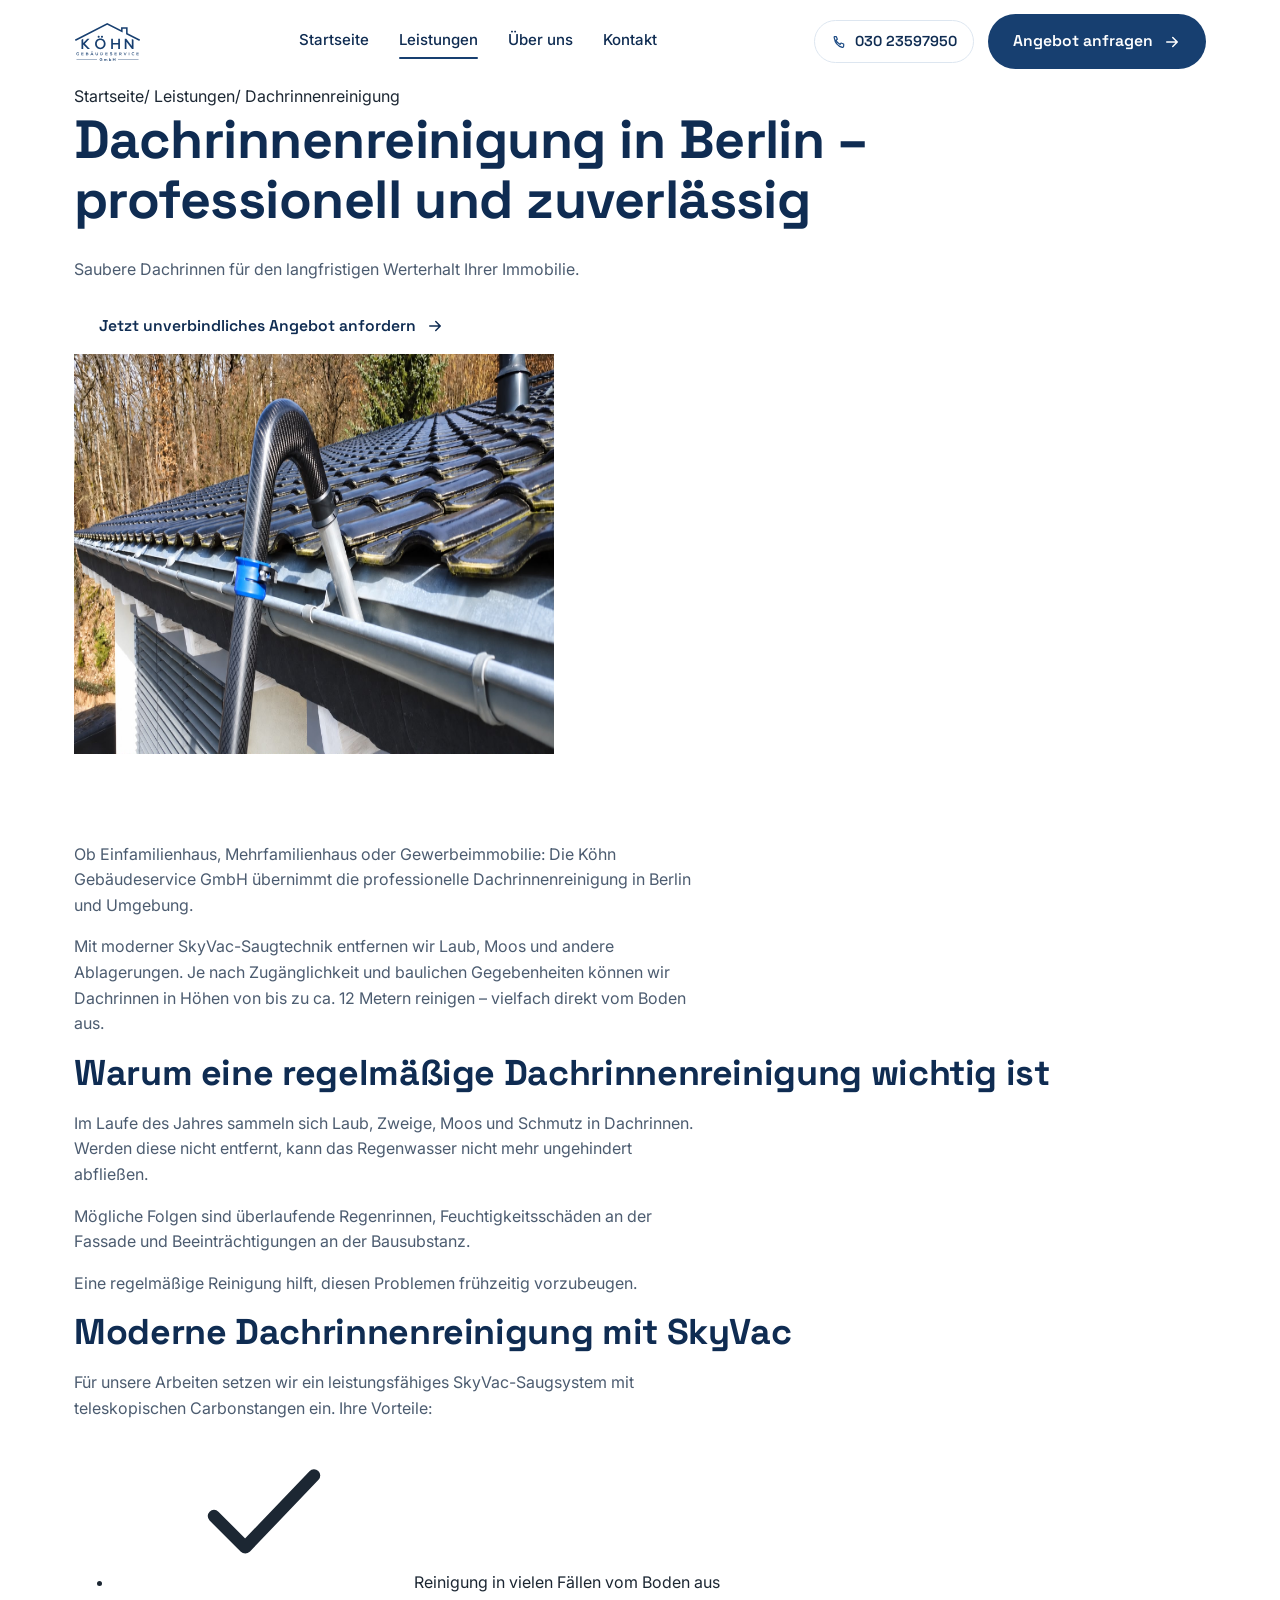
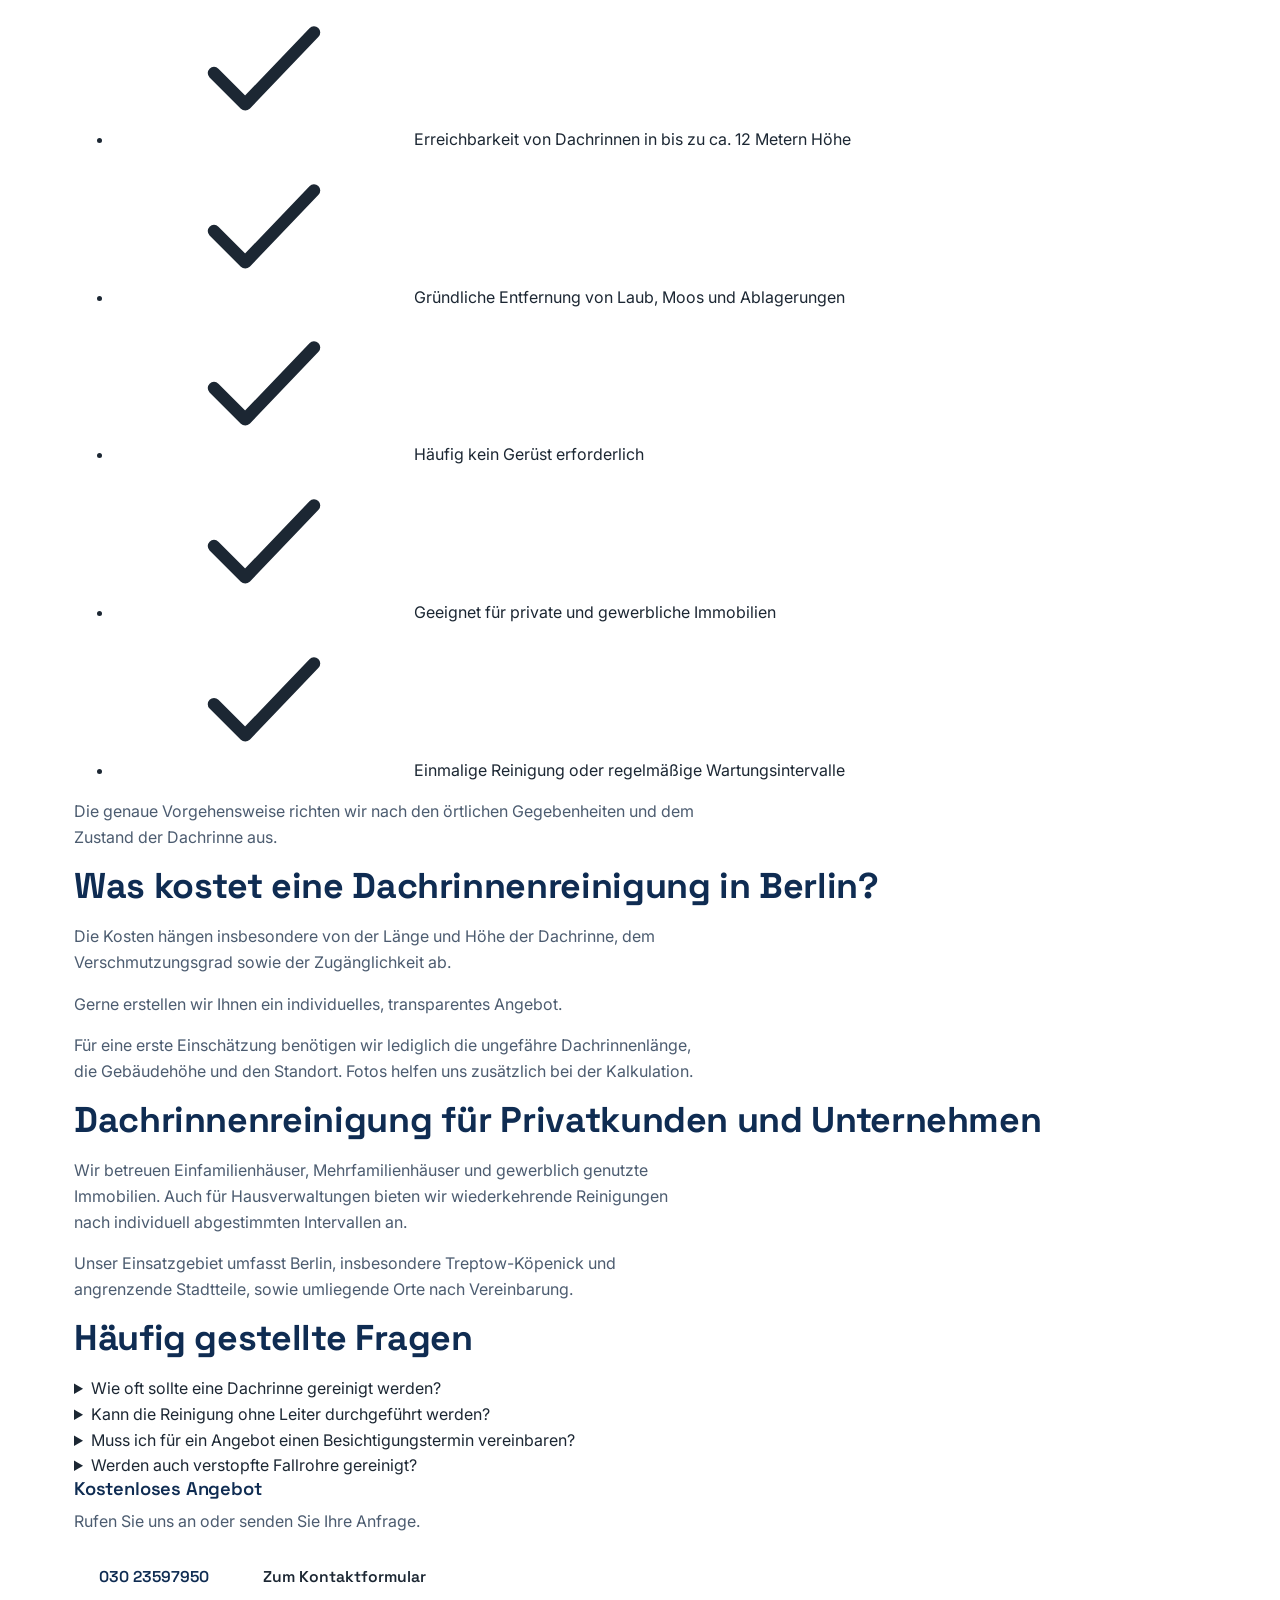
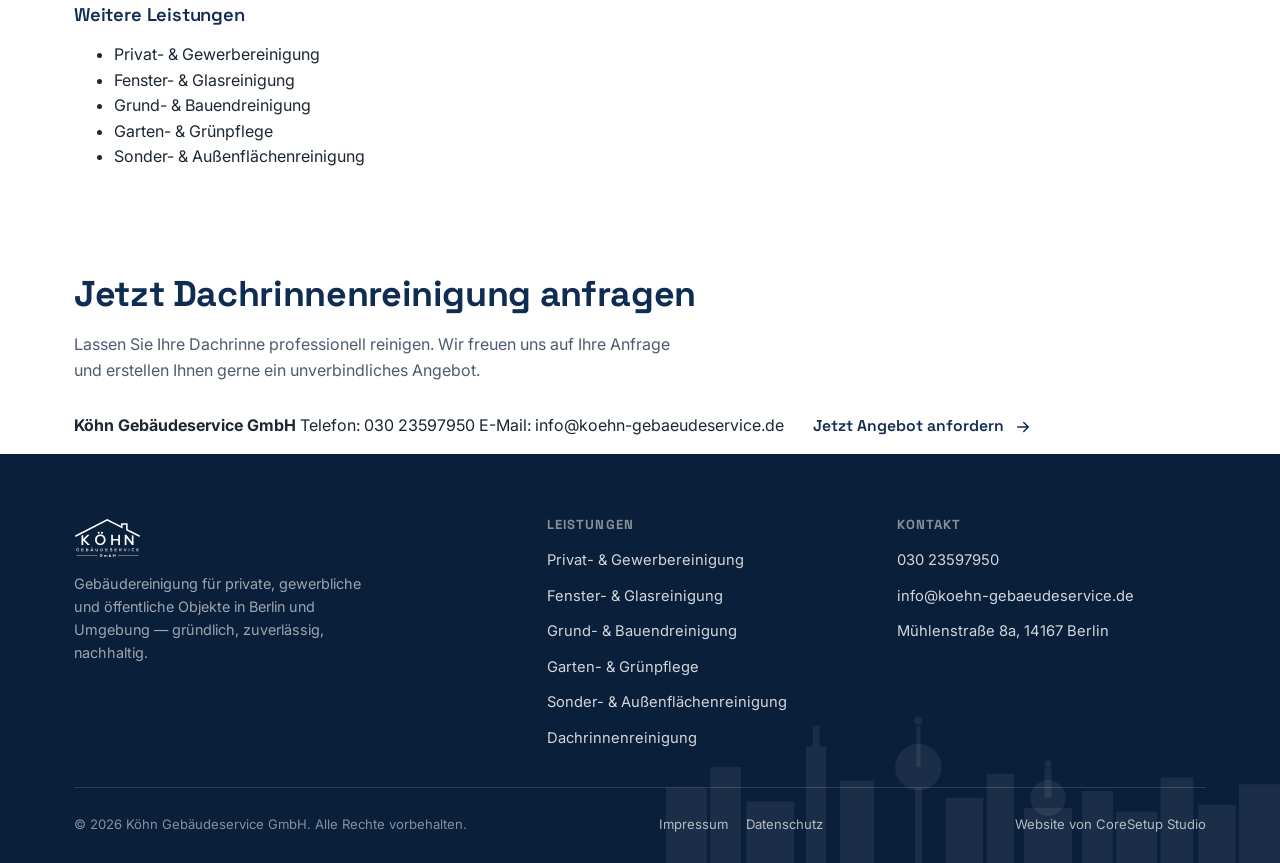
==== dachrinnenreinigung-berlin.html @ 7f34d1fa "Add dachrinnenreinigung-berlin.html file" ====
<!DOCTYPE html>
<html lang="de">
<head>
<meta charset="UTF-8">
<meta name="viewport" content="width=device-width, initial-scale=1.0">
<meta name="format-detection" content="telephone=no, email=no, address=no">
<title>Dachrinnenreinigung in Berlin – professionell &amp; zuverlässig | Köhn</title>
<meta name="description" content="Dachrinnenreinigung in Berlin mit SkyVac-Saugtechnik: Laub, Moos und Ablagerungen entfernen, bis ca. 12 m Höhe, oft ohne Gerüst. Jetzt unverbindliches Angebot anfordern.">
<meta name="robots" content="index, follow">
<link rel="canonical" href="https://www.koehn-gebaeudeservice.de/dachrinnenreinigung-berlin.html">
<link rel="icon" href="assets/favicon.svg" type="image/svg+xml">
<link rel="icon" href="assets/favicon-32.png" sizes="32x32" type="image/png">
<link rel="icon" href="assets/favicon-16.png" sizes="16x16" type="image/png">
<link rel="alternate icon" href="assets/favicon.ico">
<link rel="apple-touch-icon" href="assets/apple-touch-icon.png">
<link rel="stylesheet" href="styles.css">
<link rel="stylesheet" href="leistungen.css">

<meta property="og:type" content="website">
<meta property="og:title" content="Dachrinnenreinigung in Berlin – professionell &amp; zuverlässig | Köhn">
<meta property="og:description" content="Dachrinnenreinigung in Berlin mit SkyVac-Saugtechnik: Laub, Moos und Ablagerungen entfernen, bis ca. 12 m Höhe, oft ohne Gerüst. Jetzt unverbindliches Angebot anfordern.">
<meta property="og:url" content="https://www.koehn-gebaeudeservice.de/dachrinnenreinigung-berlin.html">
<meta property="og:image" content="https://www.koehn-gebaeudeservice.de/assets/og-image.jpg">
<meta property="og:locale" content="de_DE">
<meta name="twitter:card" content="summary_large_image">
<meta name="twitter:title" content="Dachrinnenreinigung in Berlin – professionell &amp; zuverlässig | Köhn">
<meta name="twitter:description" content="Dachrinnenreinigung in Berlin mit SkyVac-Saugtechnik: Laub, Moos und Ablagerungen entfernen, bis ca. 12 m Höhe, oft ohne Gerüst. Jetzt unverbindliches Angebot anfordern.">
<meta name="twitter:image" content="https://www.koehn-gebaeudeservice.de/assets/og-image.jpg">

<script type="application/ld+json">
{
  "@context": "https://schema.org",
  "@type": "Service",
  "name": "Dachrinnenreinigung in Berlin",
  "serviceType": "Dachrinnenreinigung",
  "description": "Dachrinnenreinigung in Berlin mit SkyVac-Saugtechnik: Laub, Moos und Ablagerungen entfernen, bis ca. 12 m Höhe, oft ohne Gerüst. Jetzt unverbindliches Angebot anfordern.",
  "url": "https://www.koehn-gebaeudeservice.de/dachrinnenreinigung-berlin.html",
  "areaServed": {
    "@type": "City",
    "name": "Berlin"
  },
  "provider": {
    "@type": "HomeAndConstructionBusiness",
    "name": "Köhn Gebäudeservice GmbH",
    "url": "https://www.koehn-gebaeudeservice.de/",
    "telephone": "+49 30 23597950",
    "address": {
      "@type": "PostalAddress",
      "streetAddress": "Mühlenstraße 8a",
      "postalCode": "14167",
      "addressLocality": "Berlin",
      "addressCountry": "DE"
    }
  }
}
</script>
<script type="application/ld+json">
{
  "@context": "https://schema.org",
  "@type": "BreadcrumbList",
  "itemListElement": [
    {
      "@type": "ListItem",
      "position": 1,
      "name": "Startseite",
      "item": "https://www.koehn-gebaeudeservice.de/"
    },
    {
      "@type": "ListItem",
      "position": 2,
      "name": "Leistungen",
      "item": "https://www.koehn-gebaeudeservice.de/#leistungen"
    },
    {
      "@type": "ListItem",
      "position": 3,
      "name": "Dachrinnenreinigung",
      "item": "https://www.koehn-gebaeudeservice.de/dachrinnenreinigung-berlin.html"
    }
  ]
}
</script>
<script type="application/ld+json">
{
  "@context": "https://schema.org",
  "@type": "FAQPage",
  "mainEntity": [
    {
      "@type": "Question",
      "name": "Wie oft sollte eine Dachrinne gereinigt werden?",
      "acceptedAnswer": {
        "@type": "Answer",
        "text": "Für viele Gebäude ist eine jährliche Reinigung sinnvoll, vorzugsweise nach dem herbstlichen Laubfall. Bei starkem Baumbestand können zwei Reinigungen pro Jahr empfehlenswert sein."
      }
    },
    {
      "@type": "Question",
      "name": "Kann die Reinigung ohne Leiter durchgeführt werden?",
      "acceptedAnswer": {
        "@type": "Answer",
        "text": "In vielen Fällen ja. Durch den Einsatz unserer teleskopischen Saugtechnik können wir zahlreiche Dachrinnen vom Boden aus erreichen. Die tatsächliche Machbarkeit hängt von der Gebäudehöhe und den örtlichen Gegebenheiten ab."
      }
    },
    {
      "@type": "Question",
      "name": "Muss ich für ein Angebot einen Besichtigungstermin vereinbaren?",
      "acceptedAnswer": {
        "@type": "Answer",
        "text": "Nicht unbedingt. Oft können wir anhand Ihrer Angaben und einiger Fotos bereits eine erste Einschätzung vornehmen. Bei komplexeren Objekten vereinbaren wir eine Besichtigung."
      }
    },
    {
      "@type": "Question",
      "name": "Werden auch verstopfte Fallrohre gereinigt?",
      "acceptedAnswer": {
        "@type": "Answer",
        "text": "Bitte teilen Sie uns mögliche Fallrohrverstopfungen bereits bei Ihrer Anfrage mit. Wir prüfen, welche zusätzlichen Maßnahmen notwendig sind."
      }
    }
  ]
}
</script>
</head>
<body>

<svg xmlns="http://www.w3.org/2000/svg" class="visually-hidden" aria-hidden="true">
  <defs>
    <symbol id="icon-phone" viewBox="0 0 24 24" fill="none" stroke="currentColor" stroke-width="1.8" stroke-linecap="round" stroke-linejoin="round"><path d="M5 4h3l1.5 4-2 1.3a12 12 0 006.2 6.2l1.3-2 4 1.5v3a2 2 0 01-2.1 2A17 17 0 015 6.1 2 2 0 015 4z"></path></symbol>
    <symbol id="icon-check" viewBox="0 0 24 24" fill="none" stroke="currentColor" stroke-width="2" stroke-linecap="round" stroke-linejoin="round"><path d="M4 12.5l5 5L20 6"></path></symbol>
    <symbol id="icon-arrow" viewBox="0 0 24 24" fill="none" stroke="currentColor" stroke-width="2" stroke-linecap="round" stroke-linejoin="round"><path d="M5 12h14M13 6l6 6-6 6"></path></symbol>
    <symbol id="icon-menu" viewBox="0 0 24 24" fill="none" stroke="currentColor" stroke-width="1.8" stroke-linecap="round" stroke-linejoin="round"><line x1="4" y1="7" x2="20" y2="7"></line><line x1="4" y1="12" x2="20" y2="12"></line><line x1="4" y1="17" x2="20" y2="17"></line></symbol>
  </defs>
</svg>

<header class="site-header">
  <div class="site-header__inner">
    <a href="index.html" class="brand">
      <img src="assets/logo.svg" alt="Köhn Gebäudeservice GmbH" width="220" height="130" style="height:40px;width:auto;">
    </a>

    <nav class="nav" data-nav>
      <a href="index.html">Startseite</a>
      <a href="index.html#leistungen" class="is-current">Leistungen</a>
      <a href="index.html#auszeichnet">Über uns</a>
      <a href="index.html#kontakt">Kontakt</a>
    </nav>

    <div class="header-actions">
      <a href="tel:+493023597950" class="header-phone">
        <svg width="16" height="16"><use href="#icon-phone"></use></svg>
        <span>030 23597950</span>
      </a>
      <a href="index.html#kontakt" class="btn btn-primary">
        Angebot anfragen
        <svg><use href="#icon-arrow"></use></svg>
      </a>
      <button class="nav-toggle" data-nav-toggle aria-expanded="false" aria-label="Menü öffnen">
        <svg><use href="#icon-menu"></use></svg>
      </button>
    </div>
  </div>
</header>

<main>

  <section class="page-hero">
    <div class="container page-hero__inner">
      <div class="page-hero__text">
        <nav class="breadcrumb" aria-label="Brotkrumen">
          <a href="index.html">Startseite</a><span aria-hidden="true">/</span>
          <a href="index.html#leistungen">Leistungen</a><span aria-hidden="true">/</span>
          <span aria-current="page">Dachrinnenreinigung</span>
        </nav>
        <h1>Dachrinnenreinigung in Berlin – professionell und zuverlässig</h1>
        <p class="page-hero__lead">Saubere Dachrinnen für den langfristigen Werterhalt Ihrer Immobilie.</p>
        <a href="index.html#kontakt" class="btn btn-white">
          Jetzt unverbindliches Angebot anfordern
          <svg><use href="#icon-arrow"></use></svg>
        </a>
      </div>
      <div class="page-hero__figure">
        <img src="assets/svc-dachrinnenreinigung.jpg" alt="Dachrinnenreinigung mit Saugtechnik vom Boden aus" width="480" height="400">
      </div>
    </div>
  </section>

  <section class="section">
    <div class="container prose-layout">
      <article class="prose">
        <p>Ob Einfamilienhaus, Mehrfamilienhaus oder Gewerbeimmobilie: Die Köhn Gebäudeservice GmbH übernimmt die professionelle Dachrinnenreinigung in Berlin und Umgebung.</p>
        <p>Mit moderner SkyVac-Saugtechnik entfernen wir Laub, Moos und andere Ablagerungen. Je nach Zugänglichkeit und baulichen Gegebenheiten können wir Dachrinnen in Höhen von bis zu ca. 12 Metern reinigen – vielfach direkt vom Boden aus.</p>

        <h2>Warum eine regelmäßige Dachrinnenreinigung wichtig ist</h2>
        <p>Im Laufe des Jahres sammeln sich Laub, Zweige, Moos und Schmutz in Dachrinnen. Werden diese nicht entfernt, kann das Regenwasser nicht mehr ungehindert abfließen.</p>
        <p>Mögliche Folgen sind überlaufende Regenrinnen, Feuchtigkeitsschäden an der Fassade und Beeinträchtigungen an der Bausubstanz.</p>
        <p>Eine regelmäßige Reinigung hilft, diesen Problemen frühzeitig vorzubeugen.</p>

        <h2>Moderne Dachrinnenreinigung mit SkyVac</h2>
        <p>Für unsere Arbeiten setzen wir ein leistungsfähiges SkyVac-Saugsystem mit teleskopischen Carbonstangen ein. Ihre Vorteile:</p>
        <ul class="check-list">
          <li><svg><use href="#icon-check"></use></svg><span>Reinigung in vielen Fällen vom Boden aus</span></li>
          <li><svg><use href="#icon-check"></use></svg><span>Erreichbarkeit von Dachrinnen in bis zu ca. 12 Metern Höhe</span></li>
          <li><svg><use href="#icon-check"></use></svg><span>Gründliche Entfernung von Laub, Moos und Ablagerungen</span></li>
          <li><svg><use href="#icon-check"></use></svg><span>Häufig kein Gerüst erforderlich</span></li>
          <li><svg><use href="#icon-check"></use></svg><span>Geeignet für private und gewerbliche Immobilien</span></li>
          <li><svg><use href="#icon-check"></use></svg><span>Einmalige Reinigung oder regelmäßige Wartungsintervalle</span></li>
        </ul>
        <p>Die genaue Vorgehensweise richten wir nach den örtlichen Gegebenheiten und dem Zustand der Dachrinne aus.</p>

        <h2>Was kostet eine Dachrinnenreinigung in Berlin?</h2>
        <p>Die Kosten hängen insbesondere von der Länge und Höhe der Dachrinne, dem Verschmutzungsgrad sowie der Zugänglichkeit ab.</p>
        <p>Gerne erstellen wir Ihnen ein individuelles, transparentes Angebot.</p>
        <p>Für eine erste Einschätzung benötigen wir lediglich die ungefähre Dachrinnenlänge, die Gebäudehöhe und den Standort. Fotos helfen uns zusätzlich bei der Kalkulation.</p>

        <h2>Dachrinnenreinigung für Privatkunden und Unternehmen</h2>
        <p>Wir betreuen Einfamilienhäuser, Mehrfamilienhäuser und gewerblich genutzte Immobilien. Auch für Hausverwaltungen bieten wir wiederkehrende Reinigungen nach individuell abgestimmten Intervallen an.</p>
        <p>Unser Einsatzgebiet umfasst Berlin, insbesondere Treptow-Köpenick und angrenzende Stadtteile, sowie umliegende Orte nach Vereinbarung.</p>

        <h2>Häufig gestellte Fragen</h2>
        <div class="faq">
        <details class="faq__item"><summary>Wie oft sollte eine Dachrinne gereinigt werden?</summary><p>Für viele Gebäude ist eine jährliche Reinigung sinnvoll, vorzugsweise nach dem herbstlichen Laubfall. Bei starkem Baumbestand können zwei Reinigungen pro Jahr empfehlenswert sein.</p></details>
        <details class="faq__item"><summary>Kann die Reinigung ohne Leiter durchgeführt werden?</summary><p>In vielen Fällen ja. Durch den Einsatz unserer teleskopischen Saugtechnik können wir zahlreiche Dachrinnen vom Boden aus erreichen. Die tatsächliche Machbarkeit hängt von der Gebäudehöhe und den örtlichen Gegebenheiten ab.</p></details>
        <details class="faq__item"><summary>Muss ich für ein Angebot einen Besichtigungstermin vereinbaren?</summary><p>Nicht unbedingt. Oft können wir anhand Ihrer Angaben und einiger Fotos bereits eine erste Einschätzung vornehmen. Bei komplexeren Objekten vereinbaren wir eine Besichtigung.</p></details>
        <details class="faq__item"><summary>Werden auch verstopfte Fallrohre gereinigt?</summary><p>Bitte teilen Sie uns mögliche Fallrohrverstopfungen bereits bei Ihrer Anfrage mit. Wir prüfen, welche zusätzlichen Maßnahmen notwendig sind.</p></details>
        </div>
      </article>

      <aside class="side">
        <div class="side__card side__card--cta">
          <h3>Kostenloses Angebot</h3>
          <p>Rufen Sie uns an oder senden Sie Ihre Anfrage.</p>
          <a href="tel:+493023597950" class="btn btn-white">030 23597950</a>
          <a href="index.html#kontakt" class="btn btn-outline-light">Zum Kontaktformular</a>
        </div>
        <div class="side__card">
          <h3>Weitere Leistungen</h3>
          <ul class="side__list">
          <li><a href="privat-gewerbereinigung-berlin.html">Privat- &amp; Gewerbereinigung</a></li>
          <li><a href="fenster-glasreinigung-berlin.html">Fenster- &amp; Glasreinigung</a></li>
          <li><a href="grund-bauendreinigung-berlin.html">Grund- &amp; Bauendreinigung</a></li>
          <li><a href="garten-gruenpflege-berlin.html">Garten- &amp; Grünpflege</a></li>
          <li><a href="sonder-aussenflaechenreinigung-berlin.html">Sonder- &amp; Außenflächenreinigung</a></li>
          </ul>
        </div>
      </aside>
    </div>
  </section>

  <section class="leist-cta">
    <div class="container leist-cta__inner">
      <div>
        <h2>Jetzt Dachrinnenreinigung anfragen</h2>
        <p>Lassen Sie Ihre Dachrinne professionell reinigen. Wir freuen uns auf Ihre Anfrage und erstellen Ihnen gerne ein unverbindliches Angebot.</p>
      </div>
      <div class="leist-cta__contact">
        <strong>Köhn Gebäudeservice GmbH</strong>
        <span>Telefon: <a href="tel:+493023597950">030 23597950</a></span>
        <span>E-Mail: <a href="mailto:info@koehn-gebaeudeservice.de">info@koehn-gebaeudeservice.de</a></span>
        <a href="index.html#kontakt" class="btn btn-white">Jetzt Angebot anfordern <svg><use href="#icon-arrow"></use></svg></a>
      </div>
    </div>
  </section>

</main>

<footer class="site-footer">
  <img class="site-footer__skyline" src="assets/berlin-skyline.svg" alt="" aria-hidden="true">
  <div class="container">
    <div class="footer-grid">
      <div class="footer-brand">
        <img src="assets/logo-white.svg" alt="Köhn Gebäudeservice GmbH" width="220" height="130" style="height:40px;width:auto;">
        <p>Gebäudereinigung für private, gewerbliche und öffentliche Objekte in Berlin und Umgebung — gründlich, zuverlässig, nachhaltig.</p>
      </div>

      <div class="footer-col">
        <h4>Leistungen</h4>
        <ul>
          <li><a href="privat-gewerbereinigung-berlin.html">Privat- &amp; Gewerbereinigung</a></li>
          <li><a href="fenster-glasreinigung-berlin.html">Fenster- &amp; Glasreinigung</a></li>
          <li><a href="grund-bauendreinigung-berlin.html">Grund- &amp; Bauendreinigung</a></li>
          <li><a href="garten-gruenpflege-berlin.html">Garten- &amp; Grünpflege</a></li>
          <li><a href="sonder-aussenflaechenreinigung-berlin.html">Sonder- &amp; Außenflächenreinigung</a></li>
          <li><a href="dachrinnenreinigung-berlin.html">Dachrinnenreinigung</a></li>
        </ul>
      </div>

      <div class="footer-col">
        <h4>Kontakt</h4>
        <ul>
          <li><a href="tel:+493023597950">030 23597950</a></li>
          <li><a href="mailto:info@koehn-gebaeudeservice.de">info@koehn-gebaeudeservice.de</a></li>
          <li><a href="https://www.google.com/maps/search/?api=1&amp;query=M%C3%BChlenstra%C3%9Fe+8a+14167+Berlin" target="_blank" rel="noopener">Mühlenstraße 8a, 14167 Berlin</a></li>
        </ul>
      </div>
    </div>

    <div class="footer-bottom">
      <span>© <span id="year">2026</span> Köhn Gebäudeservice GmbH. Alle Rechte vorbehalten.</span>
      <span style="display:flex; gap:18px;">
        <a href="impressum.html">Impressum</a>
        <a href="datenschutz.html">Datenschutz</a>
      </span>
      <a href="https://coresetup.studio" target="_blank" rel="noopener">Website von CoreSetup Studio</a>
    </div>
  </div>
</footer>

<script>document.getElementById('year').textContent = new Date().getFullYear();</script>
<script src="script.js" defer></script>
</body>
</html>
---- styles.css ----
/* ============================================================
   Köhn Gebäudeservice GmbH — styles.css (v2)
   ============================================================ */

@import url('https://fonts.googleapis.com/css2?family=Space+Grotesk:wght@500;600;700&family=Inter:wght@400;500;600;700&family=Alex+Brush&display=swap');

:root{
  --navy-950:#081627;
  --navy-900:#0a1f3a;
  --navy-800:#0f2c52;
  --navy-700:#173f70;
  --navy-600:#1f4d86;
  --navy-500:#3568a8;
  --sky-100:#eaf2fb;
  --sky-200:#dbe9f8;
  --line:#dde6f0;
  --line-strong:#c3d4e8;
  --ink:#1c2733;
  --ink-soft:#4c5c70;
  --paper:#ffffff;
  --off:#f6f9fc;
  --star:#f5b942;

  --font-display:'Space Grotesk', 'Segoe UI', sans-serif;
  --font-body:'Inter', 'Segoe UI', sans-serif;
  --font-script:'Alex Brush', cursive;

  --container:1180px;
  --radius-sm:10px;
  --radius-md:16px;
  --radius-lg:22px;

  --ease-out:cubic-bezier(0.22,1,0.36,1);
}

*, *::before, *::after{ box-sizing:border-box; }

html{ scroll-behavior:smooth; }
@media (prefers-reduced-motion: reduce){
  html{ scroll-behavior:auto; }
  *, *::before, *::after{
    animation-duration:0.001ms !important;
    animation-iteration-count:1 !important;
    transition-duration:0.001ms !important;
    scroll-behavior:auto !important;
  }
}

body{
  margin:0;
  font-family:var(--font-body);
  color:var(--ink);
  background:var(--paper);
  line-height:1.6;
  -webkit-font-smoothing:antialiased;
}

img{ max-width:100%; display:block; }

h1,h2,h3,h4{
  font-family:var(--font-display);
  color:var(--navy-800);
  line-height:1.12;
  margin:0 0 0.5em;
  font-weight:700;
  letter-spacing:-0.01em;
}
h1{ font-size:clamp(2.3rem, 4.2vw, 3.5rem); }
h2{ font-size:clamp(1.7rem, 2.8vw, 2.3rem); }
h3{ font-size:1.15rem; font-weight:600; }

p{ margin:0 0 1em; color:var(--ink-soft); max-width:62ch; }

a{ color:inherit; text-decoration:none; }
button{ font-family:inherit; }

.container{
  width:100%;
  max-width:var(--container);
  margin:0 auto;
  padding:0 24px;
}

.eyebrow{
  font-family:var(--font-display);
  font-size:0.78rem;
  font-weight:700;
  letter-spacing:0.14em;
  text-transform:uppercase;
  color:var(--navy-500);
  margin:0 0 10px;
}
.eyebrow--light{ color:#9fc0ea; }

.section{ padding:88px 0; }
@media (max-width:760px){ .section{ padding:56px 0; } }

.section-head{
  display:flex;
  align-items:flex-end;
  justify-content:space-between;
  gap:24px;
  margin-bottom:44px;
  border-top:1px solid var(--line);
  padding-top:22px;
}
.section-head h2{ margin:0; }
.section-head__tag{
  font-family:var(--font-display);
  font-size:0.78rem;
  font-weight:600;
  letter-spacing:0.12em;
  text-transform:uppercase;
  color:var(--navy-500);
  white-space:nowrap;
  padding-bottom:4px;
}
@media (max-width:640px){
  .section-head{ flex-direction:column; align-items:flex-start; gap:8px; }
}

/* Buttons */
.btn{
  display:inline-flex;
  align-items:center;
  gap:10px;
  font-family:var(--font-display);
  font-weight:600;
  font-size:0.98rem;
  padding:14px 24px;
  border-radius:100px;
  border:1px solid transparent;
  cursor:pointer;
  transition:transform 0.2s var(--ease-out), background-color 0.2s, border-color 0.2s;
  white-space:nowrap;
}
.btn:active{ transform:scale(0.97); }
.btn-primary{ background:var(--navy-700); color:#fff; }
.btn-primary:hover{ background:var(--navy-800); }
.btn-white{ background:#fff; color:var(--navy-800); }
.btn-white:hover{ background:var(--sky-100); }
.btn-outline{ background:transparent; border-color:var(--line-strong); color:var(--navy-800); }
.btn-outline:hover{ border-color:var(--navy-600); background:var(--sky-100); }
.btn svg{ width:18px; height:18px; flex:none; transition:transform 0.2s var(--ease-out); }
.btn:hover svg{ transform:translateX(3px); }

/* ============ Header ============ */
.site-header{
  position:sticky;
  top:0;
  z-index:50;
  background:rgba(255,255,255,0.78);
  backdrop-filter:blur(14px);
  border-bottom:1px solid rgba(255,255,255,0.5);
}
.site-header__inner{
  display:flex;
  align-items:center;
  justify-content:space-between;
  gap:16px;
  padding:14px 24px;
  max-width:var(--container);
  margin:0 auto;
}
.brand{ display:flex; align-items:center; gap:10px; flex:none; }
.brand img{ height:40px; width:auto; }

.nav{ display:flex; align-items:center; gap:30px; }
.nav a{
  position:relative;
  font-size:0.94rem;
  font-weight:500;
  color:var(--navy-800);
  transition:color 0.2s;
  padding-bottom:4px;
}
.nav a:hover{ color:var(--navy-600); }
.nav a.is-current::after{
  content:"";
  position:absolute;
  left:0; right:0; bottom:-3px;
  height:2px;
  background:var(--navy-700);
  border-radius:2px;
}

.header-actions{ display:flex; align-items:center; gap:14px; }
.header-phone{
  display:flex;
  align-items:center;
  gap:8px;
  font-family:var(--font-display);
  font-weight:600;
  font-size:0.9rem;
  color:var(--navy-800);
  background:rgba(255,255,255,0.7);
  border:1px solid var(--line);
  padding:9px 16px;
  border-radius:100px;
}
.header-phone svg{ width:16px; height:16px; color:var(--navy-600); }

.nav-toggle{ display:none; background:none; border:none; cursor:pointer; padding:6px; }
.nav-toggle svg{ width:26px; height:26px; color:var(--navy-800); }

@media (max-width:920px){
  .nav{
    position:absolute; top:100%; left:0; right:0;
    flex-direction:column; align-items:flex-start; gap:2px;
    background:#fff; border-bottom:1px solid var(--line);
    padding:8px 24px 18px; display:none;
  }
  .nav.is-open{ display:flex; }
  .nav a{ width:100%; padding:12px 0; border-bottom:1px solid var(--line); }
  .nav a.is-current::after{ display:none; }
  .header-phone span{ display:none; }
  .header-phone{ padding:9px 11px; }
  .nav-toggle{ display:inline-flex; }
  .header-actions .btn-primary{ display:none; }
}

/* ============ Hero ============ */
.hero{
  position:relative;
  background:var(--navy-900);
  overflow:hidden;
  min-height:640px;
  display:flex;
  align-items:stretch;
}
.hero__photo{
  position:absolute;
  inset:0;
  z-index:0;
}
.hero__photo img{
  width:100%;
  height:100%;
  object-fit:cover;
  object-position:75% 50%;
}
.hero__photo::after{
  content:"";
  position:absolute;
  inset:0;
  background:linear-gradient(100deg, rgba(8,22,39,0.97) 0%, rgba(8,22,39,0.94) 30%, rgba(8,22,39,0.35) 52%, rgba(8,22,39,0.05) 62%, transparent 78%);
}
.hero__inner{
  position:relative;
  z-index:1;
  width:100%;
  max-width:var(--container);
  margin:0 auto;
  padding:80px 24px 96px;
  display:flex;
  align-items:center;
}
.hero__content{ max-width:560px; }
.hero__content .eyebrow{ color:#a9c4e8; }
.hero__content h1{ color:#fff; }
.hero__content p.lead{ color:#cbdaee; font-size:1.05rem; }
.hero__actions{ display:flex; align-items:center; gap:16px; flex-wrap:wrap; margin-top:30px; }

.hero__script{
  position:absolute;
  z-index:1;
  right:6%;
  top:14%;
  font-family:var(--font-script);
  font-size:clamp(2.2rem, 4.4vw, 3.6rem);
  color:#fff;
  line-height:1.05;
  text-align:right;
  display:block;
}
.hero__script-scrim{
  position:absolute;
  right:-25%;
  left:-30%;
  top:-30%;
  bottom:-35%;
  z-index:-1;
  background:radial-gradient(ellipse 55% 55% at 70% 40%, rgba(6,16,30,0.2) 0%, rgba(6,16,30,0.1) 35%, rgba(6,16,30,0.03) 60%, rgba(6,16,30,0) 80%);
  filter:blur(10px);
}
.hero__script-text{
  position:relative;
  display:inline-block;
  transform:rotate(-7deg);
  text-shadow:
    0 1px 0 rgba(0,0,0,0.45),
    0 2px 8px rgba(0,0,0,0.6),
    0 10px 30px rgba(0,0,0,0.5);
}
.hero__script svg{
  display:block;
  width:70%;
  margin:2px 0 0 auto;
  overflow:visible;
}
.hero__script svg path{
  fill:none;
  stroke:#fff;
  stroke-width:2.4;
  stroke-linecap:round;
  filter:drop-shadow(0 2px 4px rgba(0,0,0,0.5));
}

@media (max-width:1180px){
  .hero{ min-height:0; }
  .hero__photo img{ object-position:65% 50%; }
  .hero__photo::after{ background:linear-gradient(180deg, rgba(8,22,39,0.55) 0%, rgba(8,22,39,0.93) 46%, rgba(8,22,39,0.98) 100%); }
  .hero__inner{ padding:52px 20px 60px; }
  .hero__script{ display:none; }
}

/* ============ Trust strip ============ */
.trust{
  position:relative;
  background:var(--navy-900);
  overflow:hidden;
  padding:64px 0;
}
.trust::before{
  content:"";
  position:absolute;
  inset:0;
  background:
    linear-gradient(115deg, transparent 46%, rgba(255,255,255,0.05) 47%, rgba(255,255,255,0.05) 48%, transparent 49%),
    linear-gradient(115deg, transparent 62%, rgba(255,255,255,0.04) 63%, rgba(255,255,255,0.04) 63.6%, transparent 64.4%);
  pointer-events:none;
}
.trust .container{ position:relative; }
.trust-head{
  display:flex;
  align-items:center;
  gap:18px;
  margin-bottom:40px;
}
.trust-head span{
  font-family:var(--font-display);
  font-size:0.78rem;
  font-weight:600;
  letter-spacing:0.14em;
  text-transform:uppercase;
  color:#fff;
  white-space:nowrap;
}
.trust-head i{ height:1px; flex:1; background:rgba(255,255,255,0.25); }

.trust-grid{ display:grid; grid-template-columns:repeat(4, 1fr); gap:0; }
.trust-item{ padding:0 26px; border-left:1px solid rgba(255,255,255,0.16); }
.trust-item:first-child{ border-left:none; padding-left:0; }
.trust-item h3{ color:#fff; font-size:1.28rem; margin-bottom:10px; }
.trust-item p{ color:#b7cbe6; font-size:0.92rem; margin:0; }

@media (max-width:900px){
  .trust-grid{ grid-template-columns:repeat(2, 1fr); row-gap:30px; }
  .trust-item:nth-child(odd){ padding-left:0; }
  .trust-item:nth-child(1), .trust-item:nth-child(2){ border-top:none; }
  .trust-item:nth-child(n+3){ border-left:none; }
  .trust-item:nth-child(even){ border-left:1px solid rgba(255,255,255,0.16); }
}
@media (max-width:560px){
  .trust-grid{ grid-template-columns:1fr; }
  .trust-item{ padding-left:0; border-left:none !important; }
  .trust-item:not(:first-child){ border-top:1px solid rgba(255,255,255,0.16); padding-top:24px; }
}

/* ============ Leistungen ============ */
.services{ display:grid; grid-template-columns:repeat(3, 1fr); gap:36px 0; }
.service{ padding:0 20px; border-left:1px solid var(--line); text-align:left; }
.service:nth-child(3n+1){ border-left:none; padding-left:0; }
.service:nth-child(n+4){ border-top:1px solid var(--line); padding-top:28px; }
.service__icon{
  width:56px; height:56px; border-radius:50%;
  background:var(--navy-700);
  display:flex; align-items:center; justify-content:center;
  margin-bottom:18px;
}
.service__icon svg{ width:26px; height:26px; color:#fff; }
.service h3{ margin-bottom:8px; }
.service p{ font-size:0.92rem; margin-bottom:16px; }
.service__figure{ border-radius:var(--radius-sm); overflow:hidden; aspect-ratio:4/3; }
.service__figure img{ width:100%; height:100%; object-fit:cover; }

@media (max-width:980px){
  .services{ grid-template-columns:repeat(2, 1fr); gap:36px 0; }
  .service{ border-left:none; padding:0 16px; border-top:1px solid var(--line); padding-top:28px; }
  .service:nth-child(odd){ padding-left:0; }
  .service:nth-child(1), .service:nth-child(2){ border-top:none; padding-top:0; }
}
@media (max-width:560px){
  .services{ grid-template-columns:1fr; }
  .service{ border-top:1px solid var(--line); padding-top:28px; padding-left:0; padding-right:0; }
  .service:first-child{ border-top:none; padding-top:0; }
}

/* ============ Was uns auszeichnet ============ */
.why{ background:var(--sky-100); }
.why .section-head{ border-top-color:var(--line-strong); }
.why-grid{ display:grid; grid-template-columns:repeat(4, 1fr); }
.why-item{ padding:0 20px; border-left:1px solid var(--line-strong); }
.why-item:first-child{ border-left:none; padding-left:0; }
.why-item__icon{
  width:48px; height:48px; border-radius:50%;
  background:var(--navy-700);
  display:flex; align-items:center; justify-content:center;
  margin-bottom:16px;
}
.why-item__icon svg{ width:22px; height:22px; color:#fff; }
.why-item h3{ font-size:1.02rem; margin-bottom:6px; }
.why-item p{ font-size:0.9rem; margin:0; }

@media (max-width:900px){
  .why-grid{ grid-template-columns:repeat(2, 1fr); gap:28px 0; }
  .why-item{ border-left:none; padding:0 16px; }
  .why-item:nth-child(odd){ padding-left:0; }
  .why-item:nth-child(n+3){ border-top:1px solid var(--line-strong); padding-top:24px; }
}
@media (max-width:560px){
  .why-grid{ grid-template-columns:1fr; }
  .why-item{ padding:0; }
  .why-item:nth-child(n+2){ border-top:1px solid var(--line-strong); padding-top:24px; margin-top:4px; }
}

/* ============ Ablauf ============ */
.process{ display:grid; grid-template-columns:repeat(4, 1fr); gap:28px; }
.process-step{ position:relative; padding-top:8px; }
.process-step__num{
  font-family:var(--font-display);
  font-size:0.85rem; font-weight:700; color:var(--navy-500);
  border:1px solid var(--line-strong); border-radius:50%;
  width:34px; height:34px;
  display:flex; align-items:center; justify-content:center;
  margin-bottom:16px;
}
.process-step h3{ margin-bottom:6px; font-size:1.02rem; }
.process-step p{ font-size:0.9rem; margin:0; }

@media (max-width:900px){ .process{ grid-template-columns:repeat(2, 1fr); } }
@media (max-width:560px){ .process{ grid-template-columns:1fr; } }

/* ============ CTA band (Sprechen wir über Ihr Objekt) ============ */
.cta-band{
  position:relative;
  background:var(--navy-900) url('assets/hero-fenster.jpg') right center/cover no-repeat;
  color:#fff;
}
.cta-band::before{
  content:"";
  position:absolute; inset:0;
  background:linear-gradient(100deg, rgba(8,22,39,0.97) 30%, rgba(8,22,39,0.9) 46%, rgba(8,22,39,0.45) 62%, rgba(8,22,39,0.1) 78%, transparent 92%);
}
.cta-band__inner{
  position:relative; z-index:1;
  display:flex; align-items:center; justify-content:space-between; gap:40px;
  padding:56px 0;
  flex-wrap:wrap;
}
.cta-band h2{ color:#fff; margin-bottom:6px; }
.cta-band p{ color:#cbdaee; margin-bottom:24px; }
.cta-band__badges{
  display:flex; align-items:center; gap:18px;
  padding:14px 22px;
  background:#ffffff;
  box-shadow:0 12px 30px -12px rgba(0,0,0,0.35);
  border-radius:var(--radius-sm);
  flex:none;
}
.badge{ display:flex; flex-direction:column; align-items:center; gap:6px; }
.badge svg{ color:var(--navy-700); }
.badge__label{
  font-family:var(--font-display);
  font-weight:700;
  font-size:0.72rem;
  letter-spacing:0.02em;
  color:var(--navy-800);
  text-align:center;
  line-height:1.2;
}
.badge__sub{ font-size:0.6rem; color:var(--ink-soft); letter-spacing:0.08em; text-transform:uppercase; }
.badge-divider{ width:1px; height:44px; background:var(--line-strong); }

/* Ökologisch-zertifiziert Siegel */
.badge--eco .badge__seal{ display:block; }

/* VHV Versicherungspartner Wortmarke */
.badge__vhv{
  display:flex;
  flex-direction:column;
  align-items:center;
  gap:3px;
  height:40px;
  justify-content:center;
}
.badge__vhv-mark{
  font-family:var(--font-display);
  font-weight:700;
  font-size:1.3rem;
  letter-spacing:0.02em;
  color:var(--navy-900);
  line-height:1;
}
.badge__vhv-bar{
  display:block;
  width:34px;
  height:4px;
  border-radius:2px;
  background:linear-gradient(90deg, #e8720c, #f2a33d);
}

@media (max-width:760px){
  .cta-band__inner{ padding:44px 0; }
  .cta-band__badges{ width:100%; justify-content:center; }
}

/* ============ Kundenfeedback ============ */
.feedback{ background:var(--off); }
.feedback .section-head{ border-top-color:var(--line); }

.testimonial-carousel{
  position:relative;
  max-width:760px;
  margin:0 auto;
}
.testimonial-track{
  position:relative;
  min-height:290px;
  background:#fff;
  border:1px solid var(--line);
  border-radius:var(--radius-md);
  box-shadow:0 20px 45px -25px rgba(15,44,82,0.25);
  padding:44px 48px;
}
.testimonial-slide{
  display:none;
  animation:slideIn 0.6s var(--ease-out);
}
.testimonial-slide.is-active{ display:block; }
@keyframes slideIn{
  from{ opacity:0; transform:translateY(10px); }
  to{ opacity:1; transform:translateY(0); }
}
.stars{ display:flex; gap:4px; margin-bottom:18px; }
.stars svg{
  width:20px; height:20px; color:var(--star); fill:var(--star);
  opacity:0; transform:scale(0.4);
  animation:starPop 0.4s var(--ease-out) forwards;
}
.testimonial-slide.is-active .stars svg:nth-child(1){ animation-delay:0.05s; }
.testimonial-slide.is-active .stars svg:nth-child(2){ animation-delay:0.12s; }
.testimonial-slide.is-active .stars svg:nth-child(3){ animation-delay:0.19s; }
.testimonial-slide.is-active .stars svg:nth-child(4){ animation-delay:0.26s; }
.testimonial-slide.is-active .stars svg:nth-child(5){ animation-delay:0.33s; }
@keyframes starPop{
  60%{ opacity:1; transform:scale(1.15); }
  100%{ opacity:1; transform:scale(1); }
}
.testimonial-slide blockquote{
  margin:0 0 22px;
  font-family:var(--font-display);
  font-size:1.32rem;
  font-weight:500;
  line-height:1.45;
  color:var(--navy-800);
}
.testimonial-slide__meta{ display:flex; align-items:center; gap:12px; }
.testimonial-slide__avatar{
  width:42px; height:42px; border-radius:50%;
  background:var(--navy-700);
  color:#fff;
  display:flex; align-items:center; justify-content:center;
  font-family:var(--font-display); font-weight:700; font-size:0.95rem;
  flex:none;
}
.testimonial-slide__meta strong{ display:block; color:var(--navy-800); font-size:0.95rem; }
.testimonial-slide__meta span{ display:block; font-size:0.85rem; color:var(--ink-soft); }

.carousel-controls{
  display:flex; align-items:center; justify-content:center; gap:20px;
  margin-top:26px;
}
.carousel-dots{ display:flex; gap:8px; }
.carousel-dots button{
  width:9px; height:9px; border-radius:50%;
  background:var(--line-strong); border:none; padding:0; cursor:pointer;
  transition:background-color 0.25s, transform 0.25s;
}
.carousel-dots button.is-active{ background:var(--navy-700); transform:scale(1.2); }
.carousel-arrow{
  width:38px; height:38px; border-radius:50%;
  border:1px solid var(--line-strong); background:#fff;
  display:flex; align-items:center; justify-content:center;
  cursor:pointer; color:var(--navy-700);
  transition:background-color 0.2s, border-color 0.2s;
  flex:none;
}
.carousel-arrow:hover{ background:var(--sky-100); border-color:var(--navy-500); }
.carousel-arrow svg{ width:17px; height:17px; }

@media (max-width:640px){
  .testimonial-track{ padding:32px 24px; }
  .testimonial-slide blockquote{ font-size:1.1rem; }
}

/* ============ Kontakt ============ */
.contact{ background:var(--off); }
.contact-grid{ display:grid; grid-template-columns:1fr 1fr; gap:56px; align-items:start; }
.contact-card{ background:#fff; border:1px solid var(--line); border-radius:var(--radius-md); padding:32px; }
.contact-list{ list-style:none; margin:0 0 24px; padding:0; display:flex; flex-direction:column; gap:16px; }
.contact-list li{ display:flex; align-items:flex-start; gap:14px; }
.contact-list svg{ width:20px; height:20px; color:var(--navy-600); flex:none; margin-top:2px; }
.contact-list a, .contact-list span{ font-weight:500; color:var(--navy-800); }
.contact-list small{ display:block; font-weight:400; color:var(--ink-soft); font-size:0.85rem; margin-top:2px; }
.contact-hours{ border-top:1px solid var(--line); padding-top:20px; margin-top:4px; }
.contact-hours h3{ font-size:0.95rem; margin-bottom:10px; }
.contact-hours dl{ display:grid; grid-template-columns:1fr auto; gap:6px 12px; margin:0; font-size:0.9rem; }
.contact-hours dt{ color:var(--ink-soft); }
.contact-hours dd{ margin:0; font-weight:600; color:var(--navy-800); }

.contact-form{ background:#fff; border:1px solid var(--line); border-radius:var(--radius-md); padding:32px; }
.form-row{ margin-bottom:18px; display:flex; flex-direction:column; gap:6px; }
.form-row label{ font-size:0.85rem; font-weight:600; color:var(--navy-800); }
.form-row input, .form-row textarea, .form-row select{
  font-family:inherit; font-size:0.95rem; padding:12px 14px;
  border:1px solid var(--line-strong); border-radius:8px; background:#fff; color:var(--ink);
}
.form-row input:focus, .form-row textarea:focus, .form-row select:focus{
  outline:2px solid var(--navy-500); outline-offset:1px;
}
.form-row textarea{ resize:vertical; min-height:110px; }
.form-note{ font-size:0.82rem; color:var(--ink-soft); margin-top:14px; }

@media (max-width:900px){ .contact-grid{ grid-template-columns:1fr; gap:28px; } }

/* ============ Footer ============ */
.site-footer{
  position:relative;
  background:var(--navy-900);
  color:rgba(255,255,255,0.75);
  padding:64px 0 28px;
  overflow:hidden;
}
.site-footer__skyline{
  position:absolute;
  right:0; bottom:0;
  width:min(48vw, 620px);
  height:auto;
  opacity:0.9;
  pointer-events:none;
}
.footer-grid{
  position:relative; z-index:1;
  display:grid; grid-template-columns:1.4fr 1fr 1fr; gap:40px;
  padding-bottom:36px; border-bottom:1px solid rgba(255,255,255,0.14);
}
.footer-brand img{ height:40px; margin-bottom:14px; }
.footer-brand p{ color:rgba(255,255,255,0.6); font-size:0.9rem; max-width:34ch; }
.footer-col h4{
  font-family:var(--font-display); font-size:0.82rem; letter-spacing:0.08em;
  text-transform:uppercase; color:rgba(255,255,255,0.5); margin:0 0 14px;
}
.footer-col ul{ list-style:none; margin:0; padding:0; display:flex; flex-direction:column; gap:10px; }
.footer-col a{ font-size:0.92rem; color:rgba(255,255,255,0.82); transition:color 0.2s; }
.footer-col a:hover{ color:#fff; }
.footer-bottom{
  position:relative; z-index:1;
  display:flex; align-items:center; justify-content:space-between; gap:16px;
  padding-top:26px; font-size:0.82rem; color:rgba(255,255,255,0.5); flex-wrap:wrap;
}
.footer-bottom a{ color:rgba(255,255,255,0.68); }
.footer-bottom a:hover{ color:#fff; }

@media (max-width:760px){
  .footer-grid{ grid-template-columns:1fr; gap:28px; }
  .site-footer__skyline{ width:80vw; opacity:0.5; }
}

/* ============ Legal pages (Impressum / Datenschutz) ============ */
.legal{ max-width:760px; margin:0 auto; padding:64px 24px 100px; }
.legal h1{ font-size:clamp(1.9rem, 3.4vw, 2.4rem); margin-bottom:0.3em; }
.legal .eyebrow{ margin-bottom:14px; }
.legal h2{ font-size:1.15rem; margin-top:2.2em; padding-top:0.6em; border-top:1px solid var(--line); }
.legal p, .legal li{ color:var(--ink-soft); max-width:68ch; }
.legal ul{ padding-left:1.2em; }
.legal a{ color:var(--navy-700); text-decoration:underline; text-underline-offset:2px; }
.legal .back-link{
  display:inline-flex; align-items:center; gap:8px;
  font-family:var(--font-display); font-weight:600; font-size:0.9rem;
  color:var(--navy-700); margin-bottom:28px; text-decoration:none;
}
.legal .back-link svg{ width:16px; height:16px; transform:rotate(180deg); }
.legal-note{ margin-top:3em; padding:16px 18px; background:var(--sky-100); border-radius:var(--radius-sm); font-size:0.86rem; color:var(--ink-soft); }

/* Visually-hidden helper */
.visually-hidden{
  position:absolute; width:1px; height:1px; padding:0; margin:-1px;
  overflow:hidden; clip:rect(0,0,0,0); white-space:nowrap; border:0;
}

a:focus-visible, button:focus-visible{
  outline:2px solid var(--navy-500);
  outline-offset:2px;
}
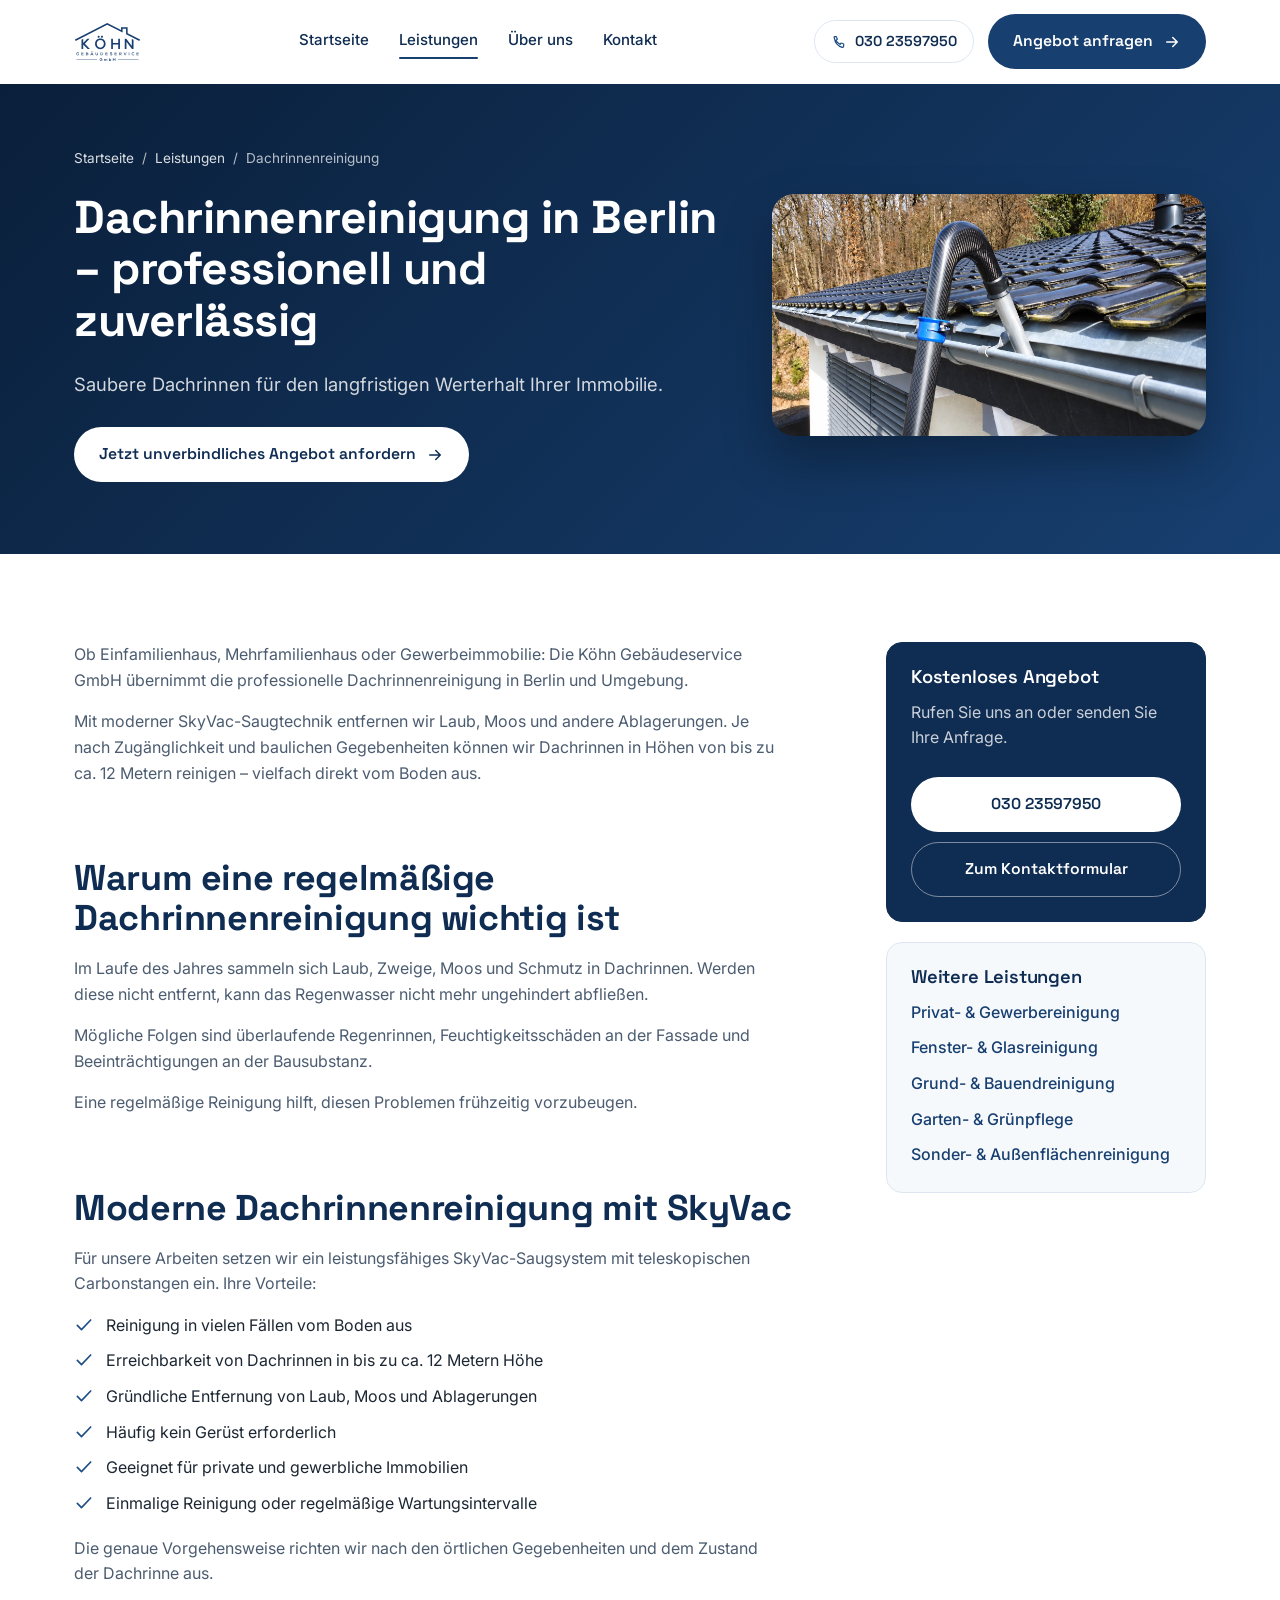
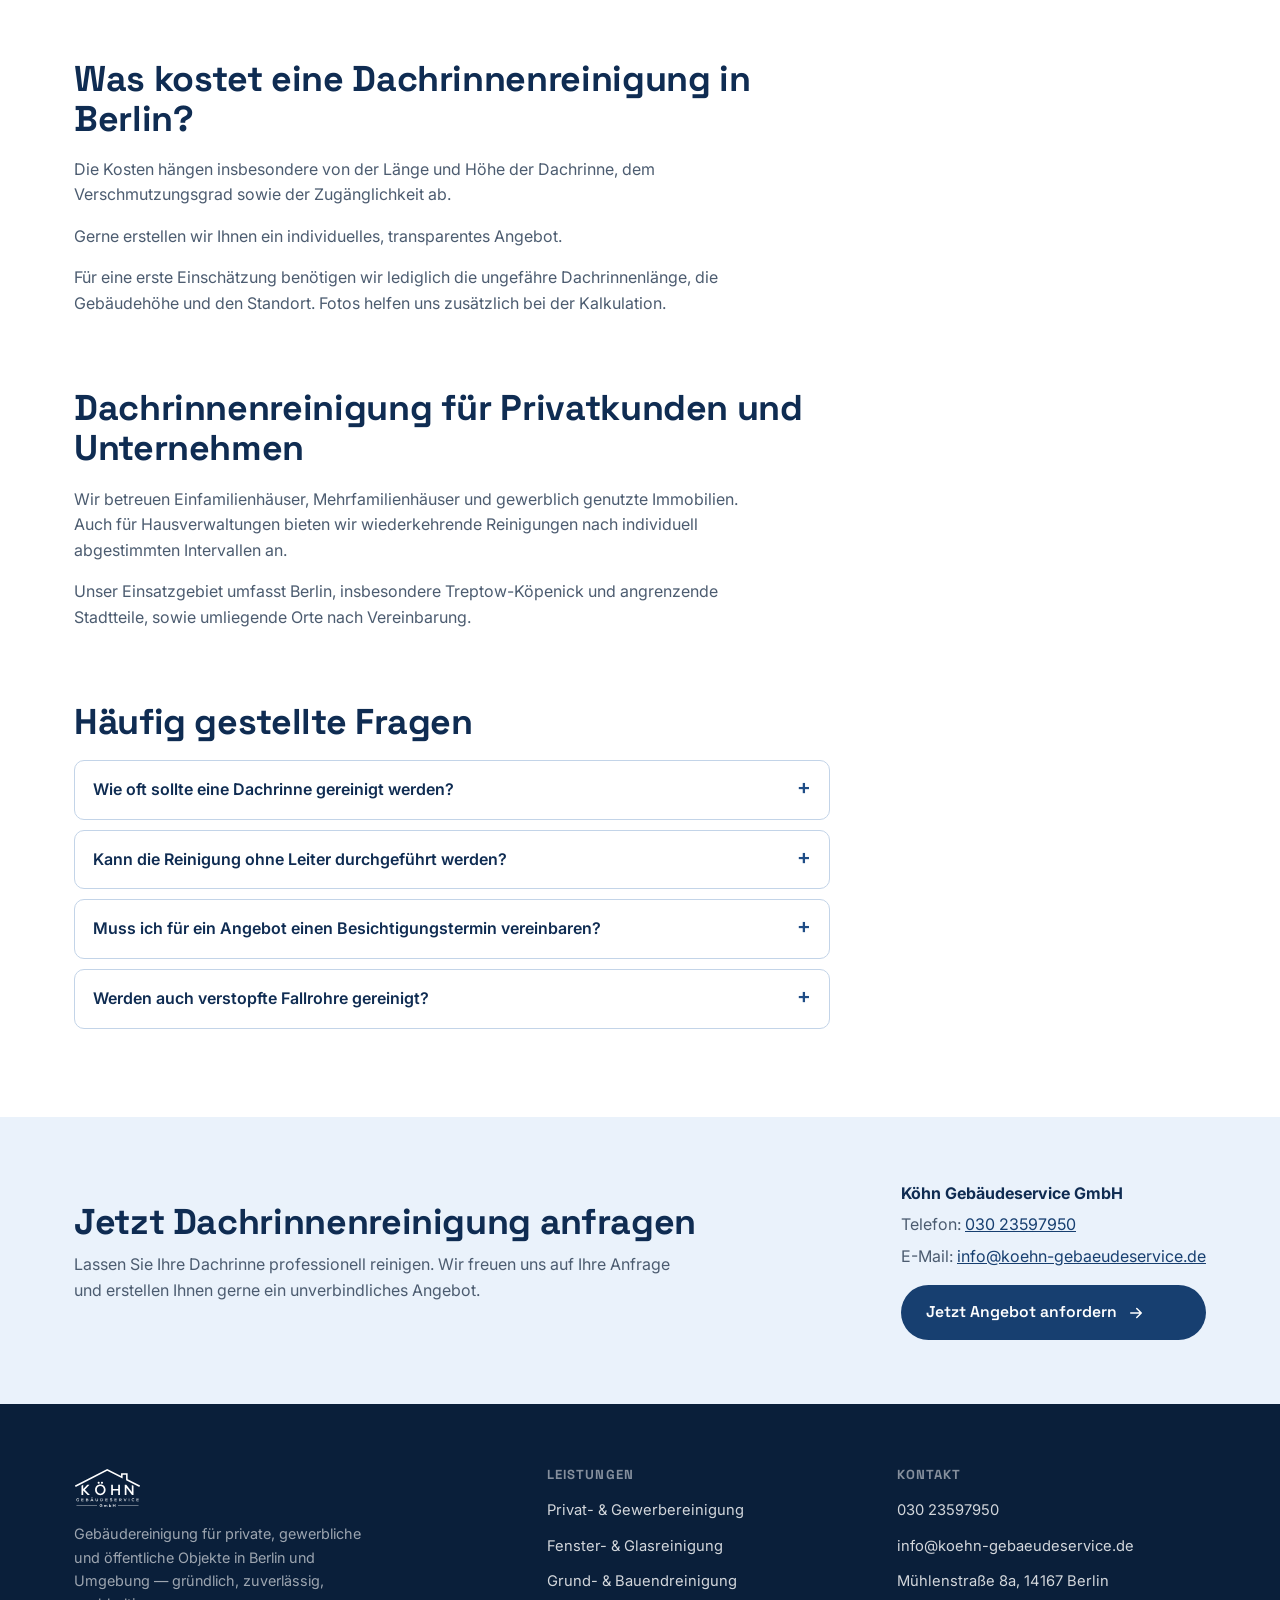
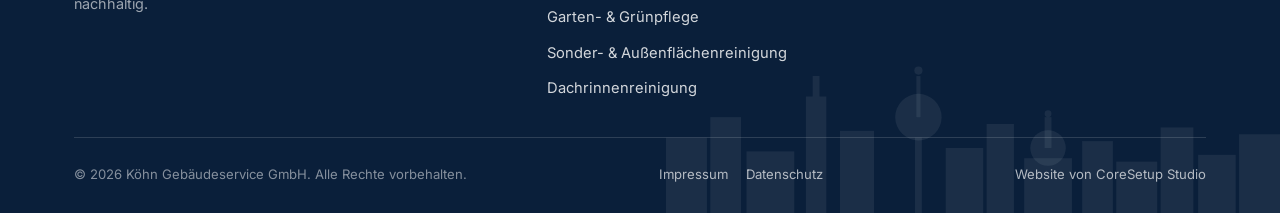
==== commit 4555c626: "Integrate Google Analytics tracking code Added Google Analytics tracking script to the HTML file." ====
--- a/dachrinnenreinigung-berlin.html
+++ b/dachrinnenreinigung-berlin.html
@@ -1,6 +1,15 @@
 <!DOCTYPE html>
 <html lang="de">
 <head>
+<!-- Google tag (gtag.js) -->
+<script async src="https://www.googletagmanager.com/gtag/js?id=G-GXRY09WQW8"></script>
+<script>
+  window.dataLayer = window.dataLayer || [];
+  function gtag(){dataLayer.push(arguments);}
+  gtag('js', new Date());
+
+  gtag('config', 'G-GXRY09WQW8');
+</script>
 <meta charset="UTF-8">
 <meta name="viewport" content="width=device-width, initial-scale=1.0">
 <meta name="format-detection" content="telephone=no, email=no, address=no">
--- a/styles.css
+++ b/styles.css
@@ -703,3 +703,67 @@
   outline:2px solid var(--navy-500);
   outline-offset:2px;
 }
+
+/* ============================================================
+   Köhn Gebäudeservice GmbH — leistungen.css
+   Zusatz-Styles für die Leistungs-Unterseiten (nach styles.css laden)
+   ============================================================ */
+
+.breadcrumb{ display:flex; flex-wrap:wrap; gap:8px; font-size:0.85rem; margin-bottom:22px; color:rgba(255,255,255,0.7); }
+.breadcrumb a{ color:rgba(255,255,255,0.85); }
+.breadcrumb a:hover{ color:#fff; text-decoration:underline; }
+
+.page-hero{ background:linear-gradient(135deg, var(--navy-900), var(--navy-700)); color:#fff; padding:64px 0 72px; }
+.page-hero__inner > *{ min-width:0; }
+.page-hero__inner{ display:grid; grid-template-columns:1.2fr 0.8fr; gap:48px; align-items:center; }
+.page-hero h1{ color:#fff; font-size:clamp(1.9rem, 3.6vw, 2.9rem); }
+.page-hero__lead{ color:rgba(255,255,255,0.82); font-size:1.15rem; margin-bottom:28px; }
+.page-hero__figure img{ width:100%; height:auto; max-height:360px; object-fit:cover; border-radius:var(--radius-lg); box-shadow:0 24px 50px rgba(0,0,0,0.3); }
+
+.prose-layout{ display:grid; grid-template-columns:minmax(0,1fr) 320px; gap:56px; align-items:start; }
+.prose h2{ margin-top:2em; }
+.prose h2:first-child{ margin-top:0; }
+.prose p{ max-width:70ch; }
+
+.check-list{ list-style:none; margin:0 0 1.2em; padding:0; display:grid; gap:10px; }
+.check-list li{ display:flex; gap:12px; align-items:flex-start; color:var(--ink); }
+.check-list svg{ width:20px; height:20px; flex:none; margin-top:2px; color:var(--navy-600); }
+
+.faq{ display:grid; gap:10px; }
+.faq__item{ border:1px solid var(--line-strong); border-radius:var(--radius-sm); background:#fff; }
+.faq__item summary{ cursor:pointer; padding:16px 18px; font-weight:600; color:var(--navy-800); list-style:none; }
+.faq__item summary::-webkit-details-marker{ display:none; }
+.faq__item summary::after{ content:"+"; float:right; font-size:1.3rem; line-height:1; color:var(--navy-600); }
+.faq__item[open] summary::after{ content:"\2212"; }
+.faq__item p{ padding:0 18px 16px; margin:0; }
+
+.side{ position:sticky; top:96px; display:grid; gap:20px; }
+.side__card{ border:1px solid var(--line); border-radius:var(--radius-md); padding:24px; background:var(--off); }
+.side__card h3{ margin-bottom:12px; }
+.side__card--cta{ background:var(--navy-800); border-color:var(--navy-800); }
+.side__card--cta h3{ color:#fff; }
+.side__card--cta p{ color:rgba(255,255,255,0.78); }
+.side__card--cta .btn{ width:100%; justify-content:center; margin-top:10px; }
+.btn-outline-light{ background:transparent; border-color:rgba(255,255,255,0.45); color:#fff; }
+.btn-outline-light:hover{ background:rgba(255,255,255,0.12); }
+.side__list{ list-style:none; margin:0; padding:0; display:grid; gap:10px; }
+.side__list a{ color:var(--navy-700); font-weight:500; }
+.side__list a:hover{ text-decoration:underline; }
+
+.leist-cta{ background:var(--sky-100) !important; background-image:none !important; padding:64px 0; }
+.leist-cta__inner{ display:flex; gap:40px; align-items:center; justify-content:space-between; flex-wrap:wrap; }
+.leist-cta h2{ margin-bottom:10px; }
+.leist-cta__contact{ display:grid; gap:6px; color:var(--ink-soft); }
+.leist-cta__contact strong{ color:var(--navy-800); }
+.leist-cta__contact a:not(.btn){ color:var(--navy-700); text-decoration:underline; }
+.leist-cta__contact .btn{ margin-top:10px; background:var(--navy-700); color:#fff; }
+.leist-cta__contact .btn:hover{ background:var(--navy-800); }
+
+@media (max-width:960px){
+  .page-hero__inner, .prose-layout{ grid-template-columns:minmax(0,1fr); gap:36px; }
+  .side{ position:static; }
+}
+@media (max-width:560px){
+  .page-hero{ padding:44px 0 52px; }
+}
+.page-hero .btn, .leist-cta .btn{ white-space:normal; text-align:left; }
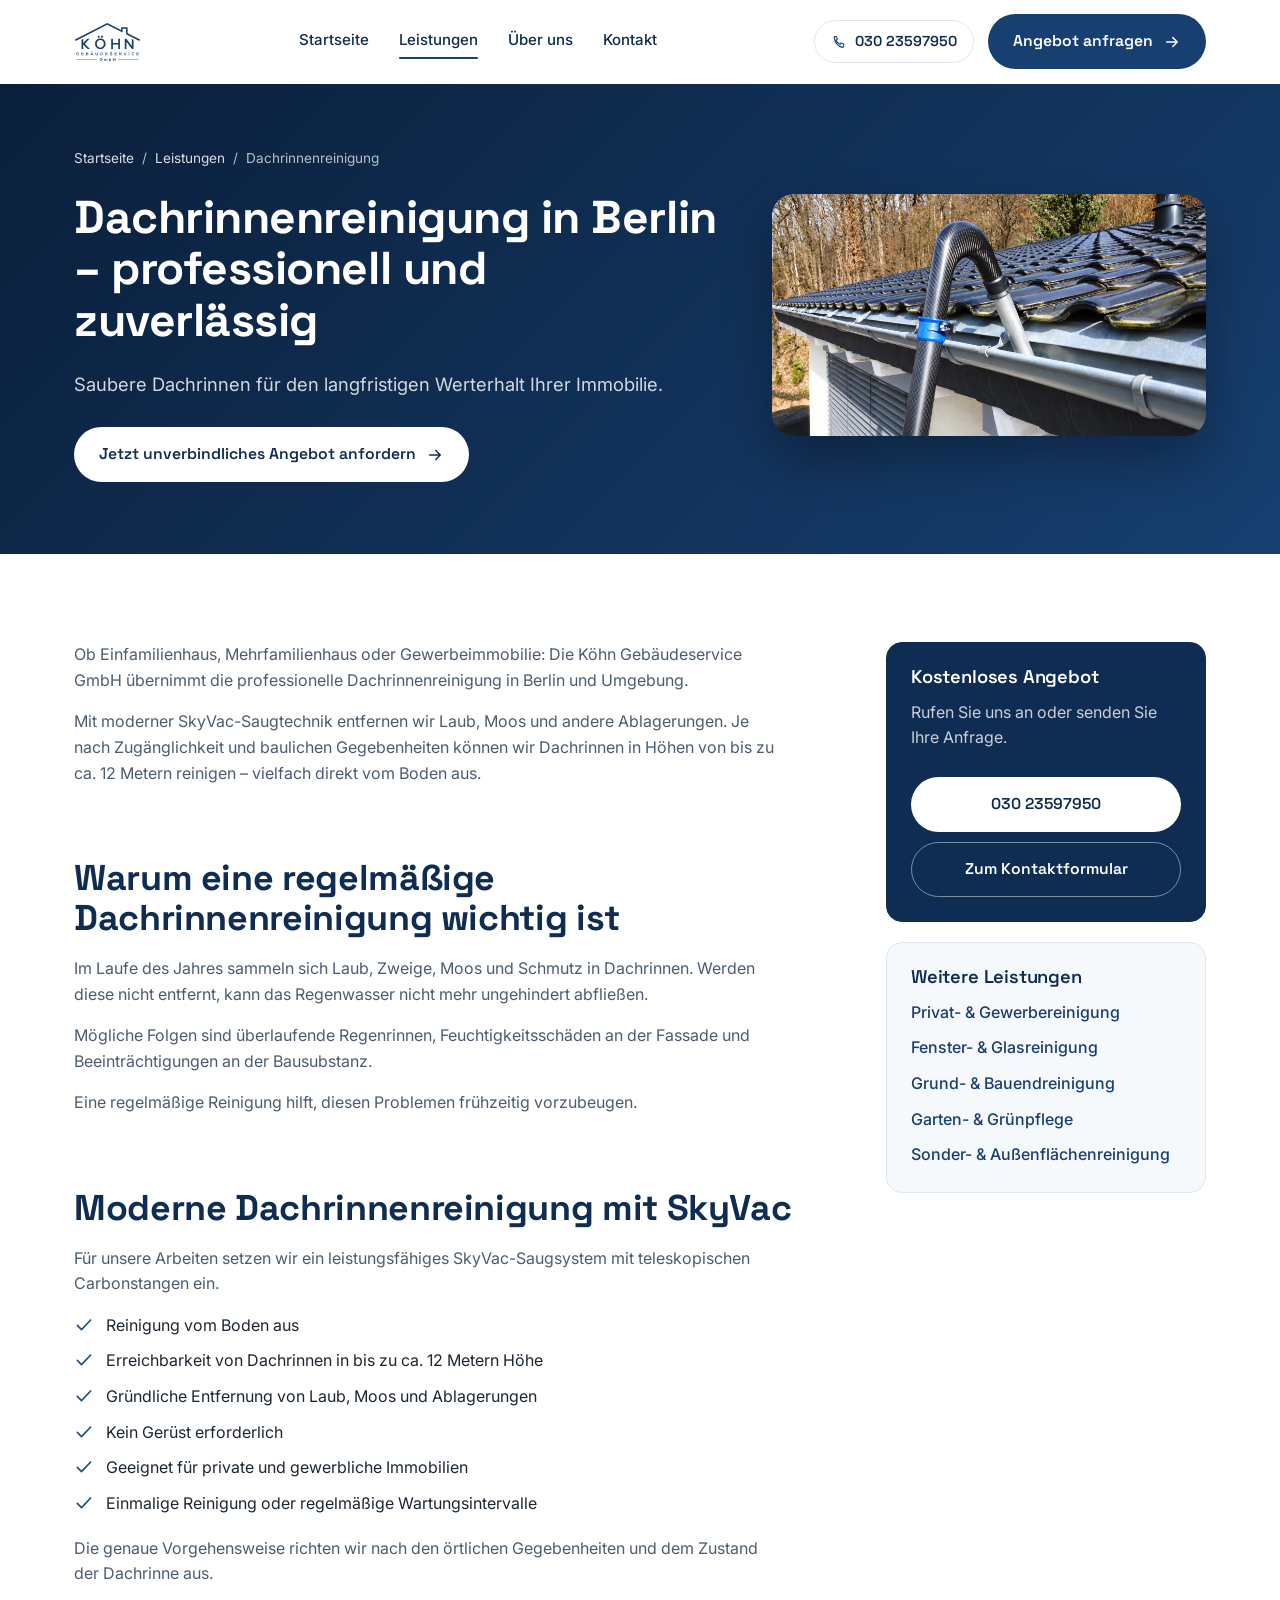
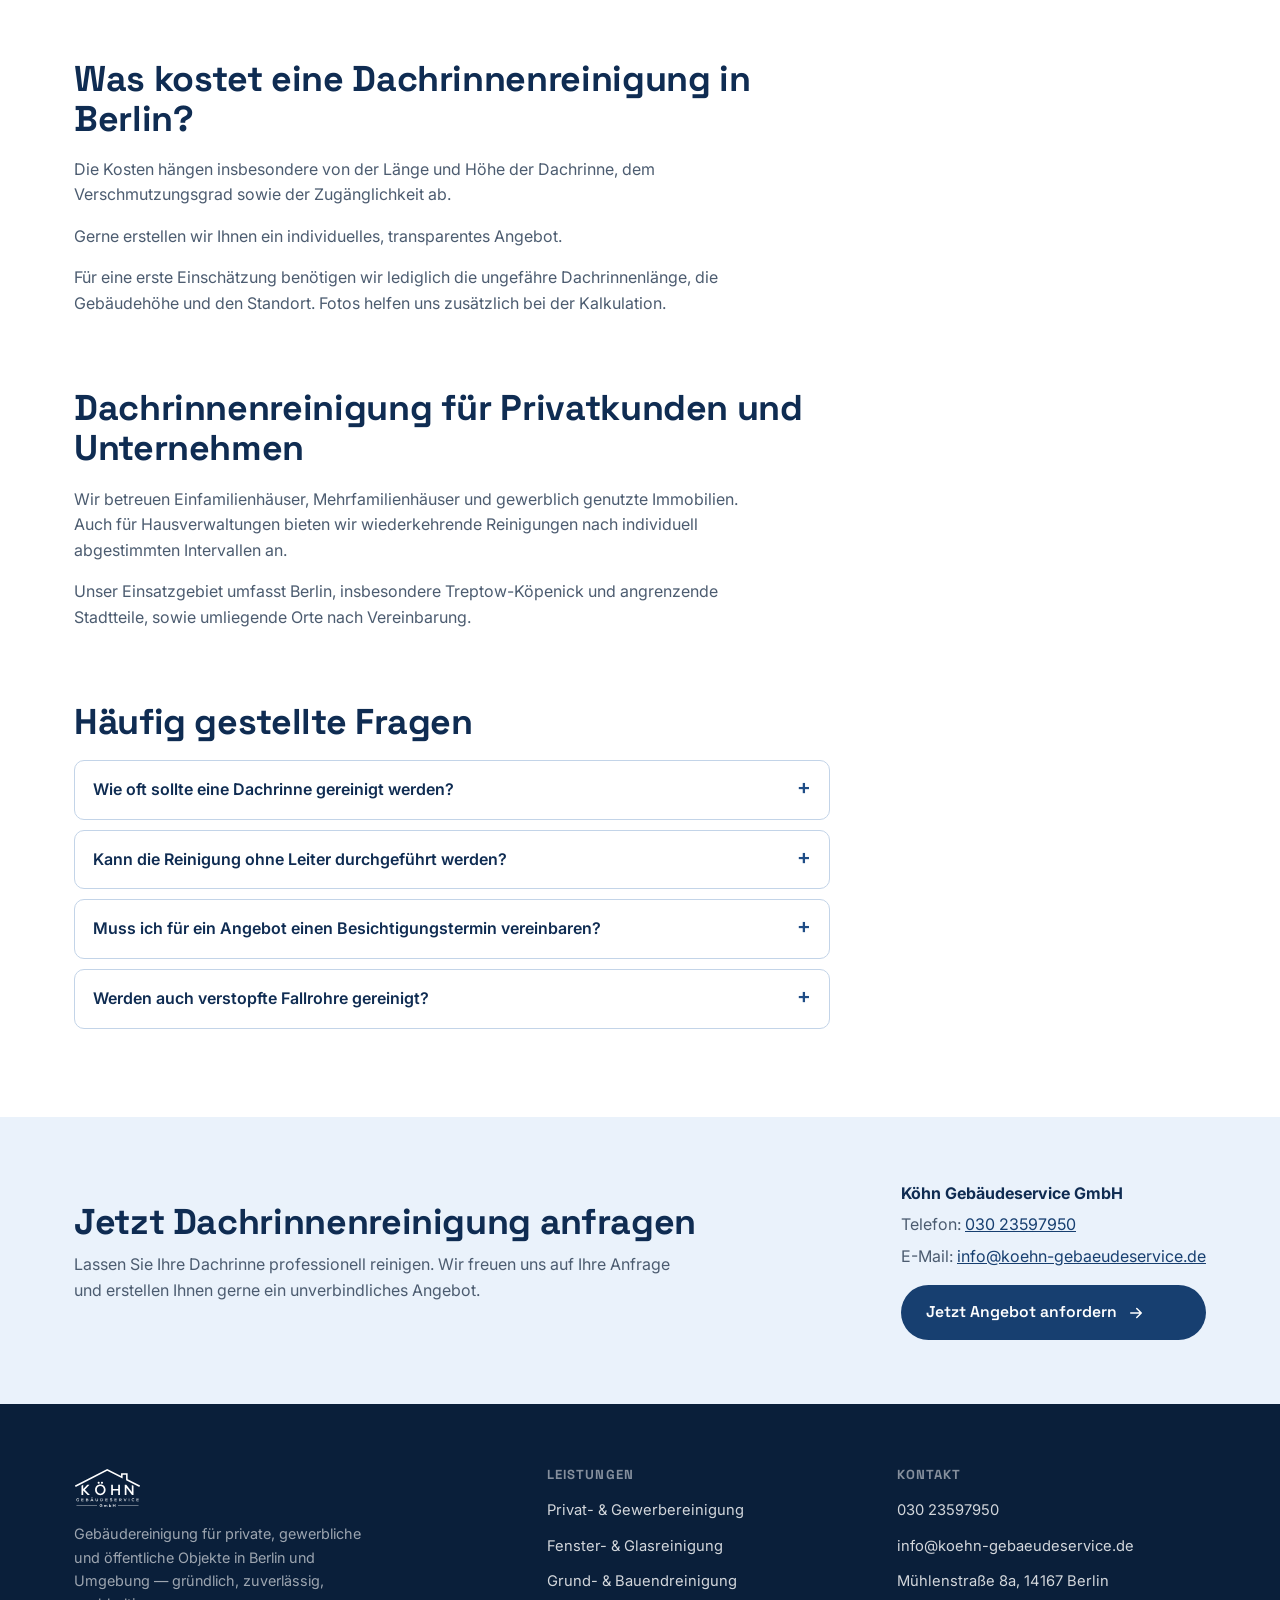
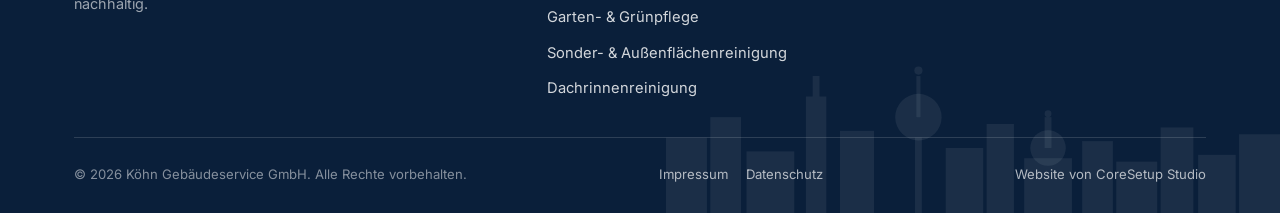
==== commit 12300900: "Refine text and list items in HTML content" ====
--- a/dachrinnenreinigung-berlin.html
+++ b/dachrinnenreinigung-berlin.html
@@ -205,12 +205,12 @@
         <p>Eine regelmäßige Reinigung hilft, diesen Problemen frühzeitig vorzubeugen.</p>
 
         <h2>Moderne Dachrinnenreinigung mit SkyVac</h2>
-        <p>Für unsere Arbeiten setzen wir ein leistungsfähiges SkyVac-Saugsystem mit teleskopischen Carbonstangen ein. Ihre Vorteile:</p>
+        <p>Für unsere Arbeiten setzen wir ein leistungsfähiges SkyVac-Saugsystem mit teleskopischen Carbonstangen ein.</p>
         <ul class="check-list">
-          <li><svg><use href="#icon-check"></use></svg><span>Reinigung in vielen Fällen vom Boden aus</span></li>
+          <li><svg><use href="#icon-check"></use></svg><span>Reinigung vom Boden aus</span></li>
           <li><svg><use href="#icon-check"></use></svg><span>Erreichbarkeit von Dachrinnen in bis zu ca. 12 Metern Höhe</span></li>
           <li><svg><use href="#icon-check"></use></svg><span>Gründliche Entfernung von Laub, Moos und Ablagerungen</span></li>
-          <li><svg><use href="#icon-check"></use></svg><span>Häufig kein Gerüst erforderlich</span></li>
+          <li><svg><use href="#icon-check"></use></svg><span>Kein Gerüst erforderlich</span></li>
           <li><svg><use href="#icon-check"></use></svg><span>Geeignet für private und gewerbliche Immobilien</span></li>
           <li><svg><use href="#icon-check"></use></svg><span>Einmalige Reinigung oder regelmäßige Wartungsintervalle</span></li>
         </ul>
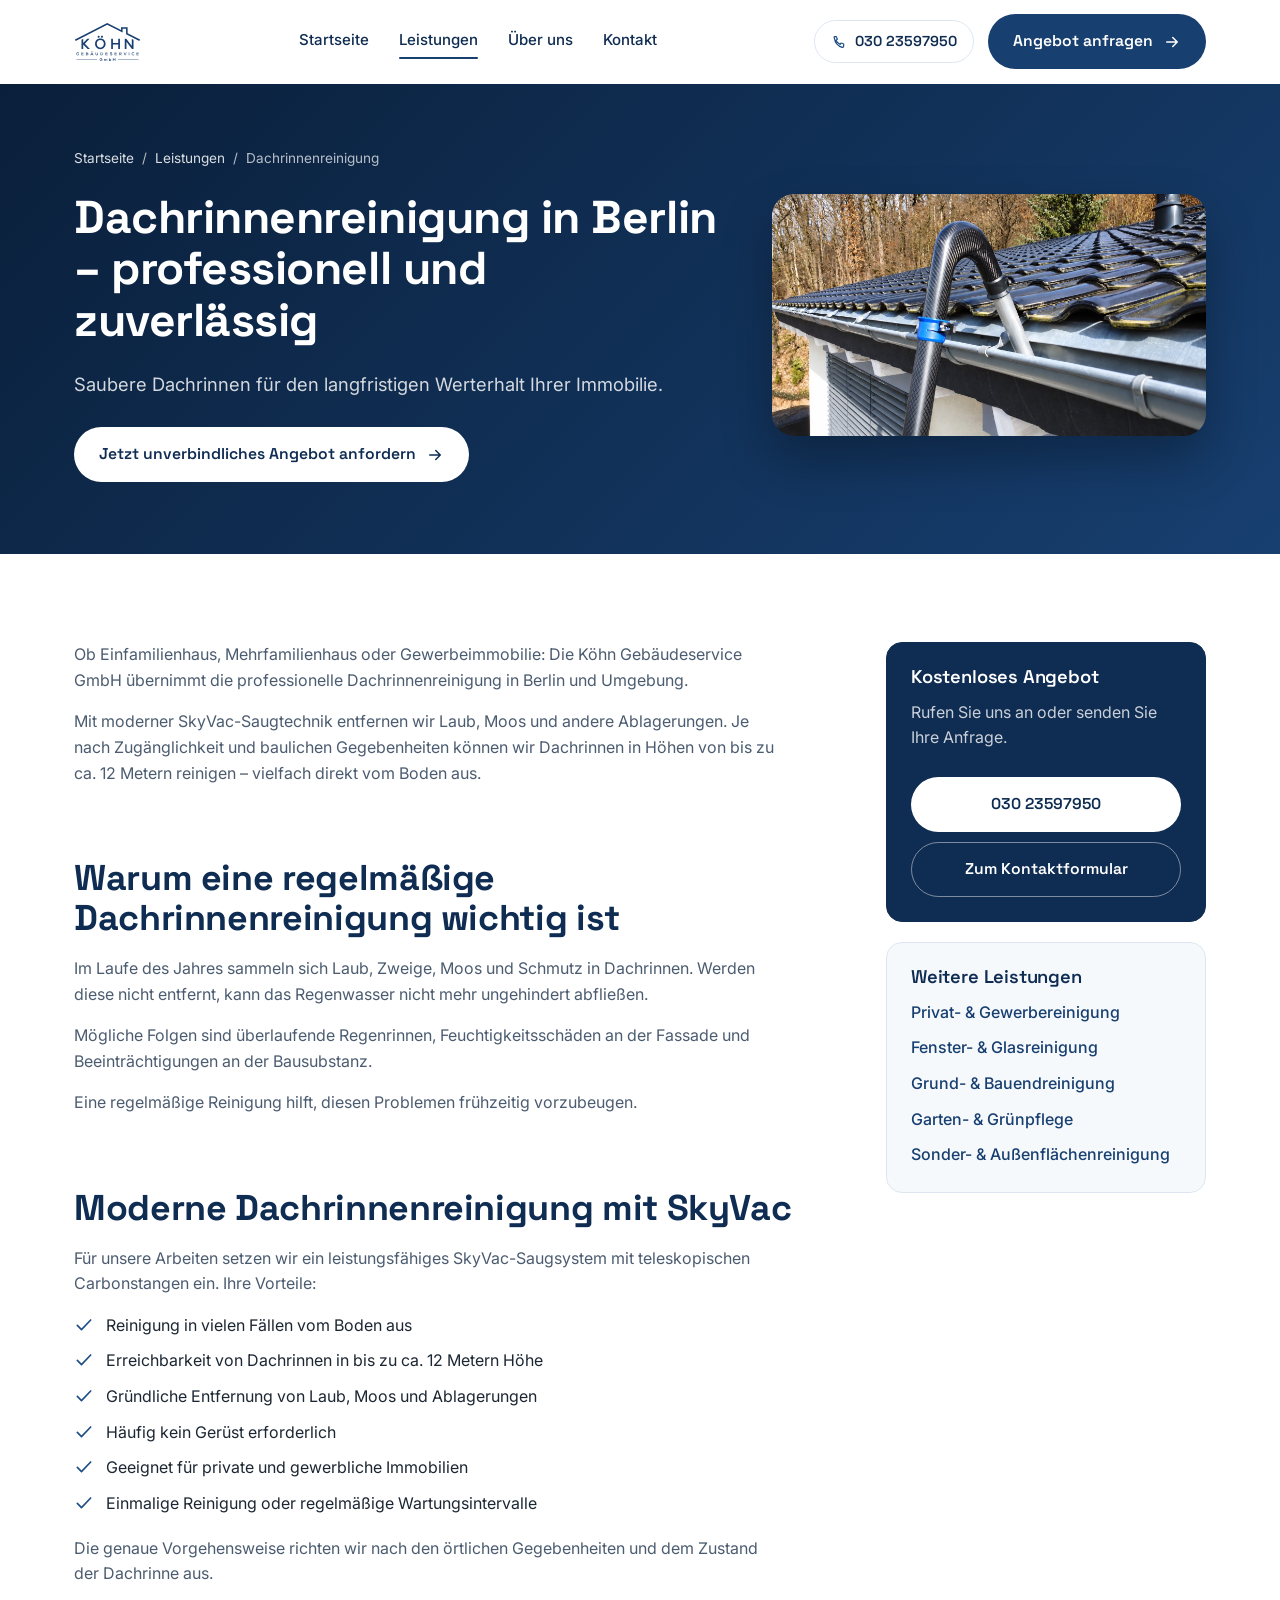
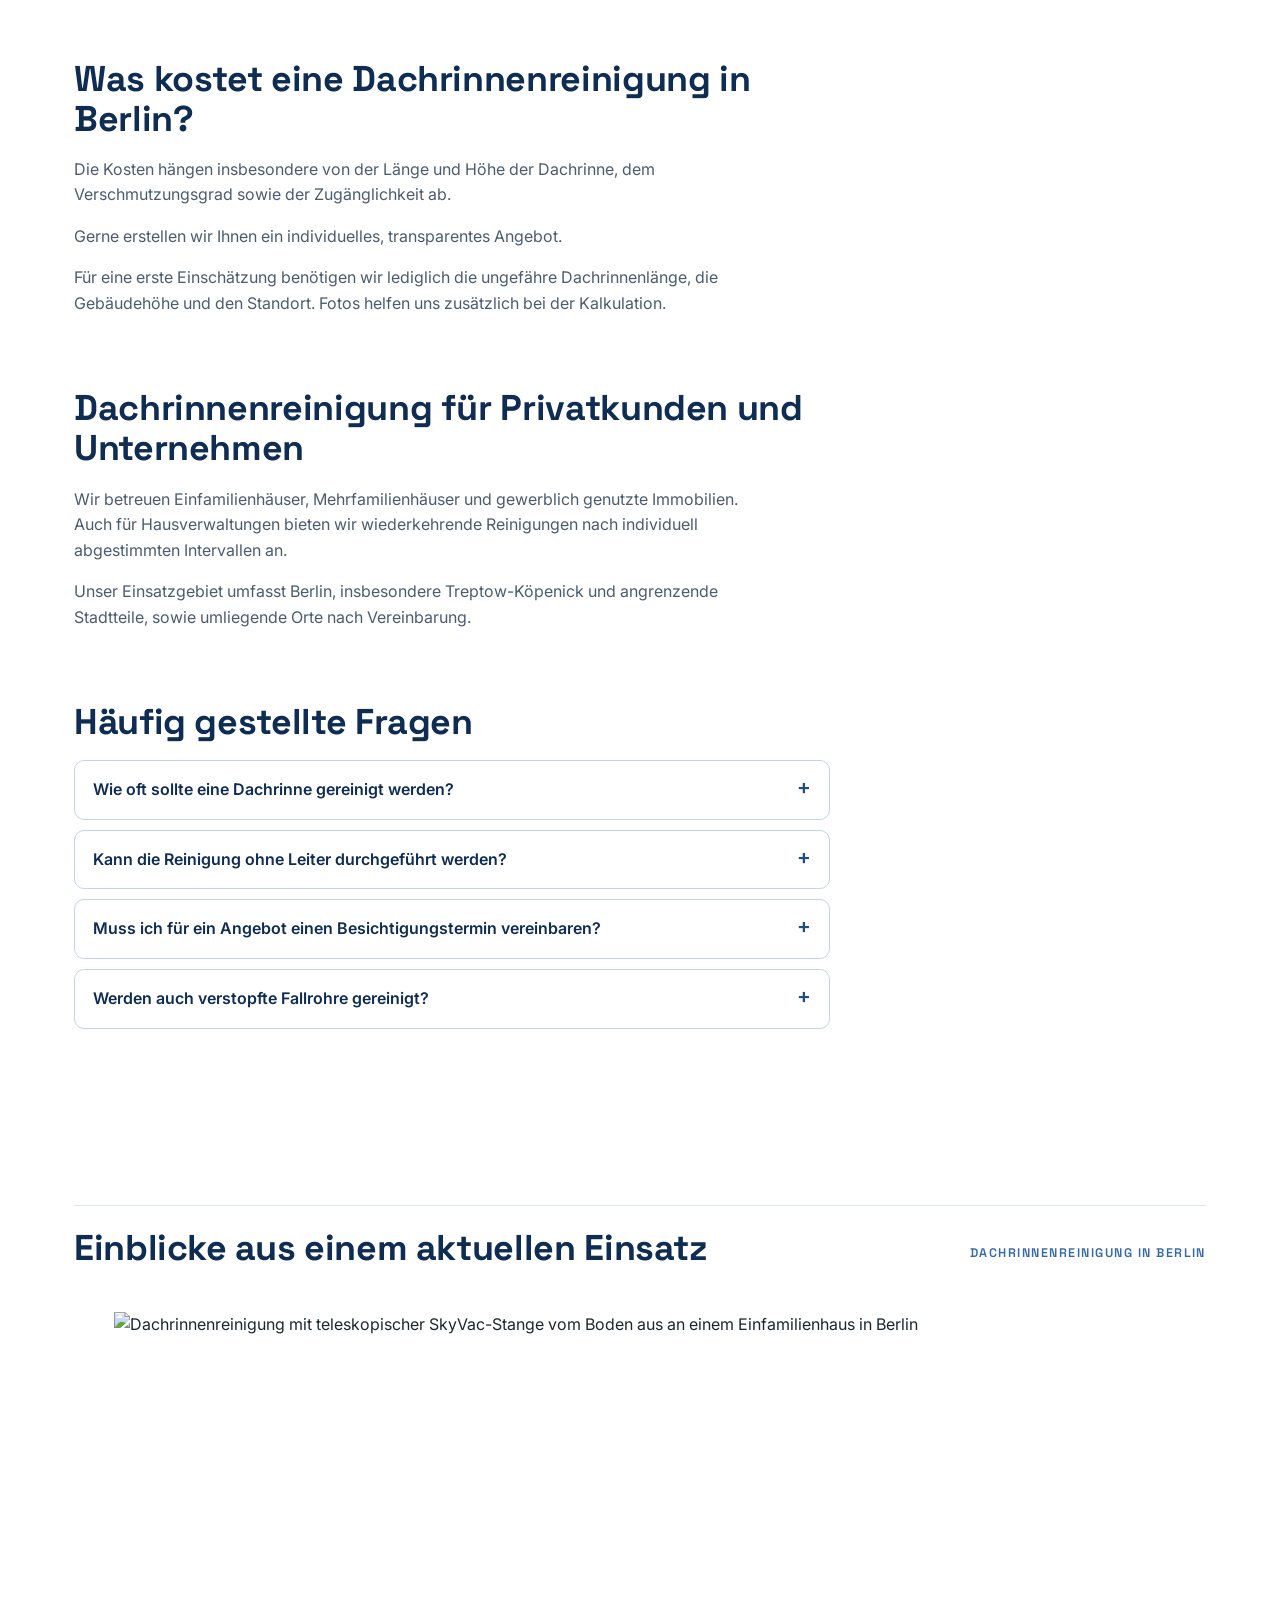
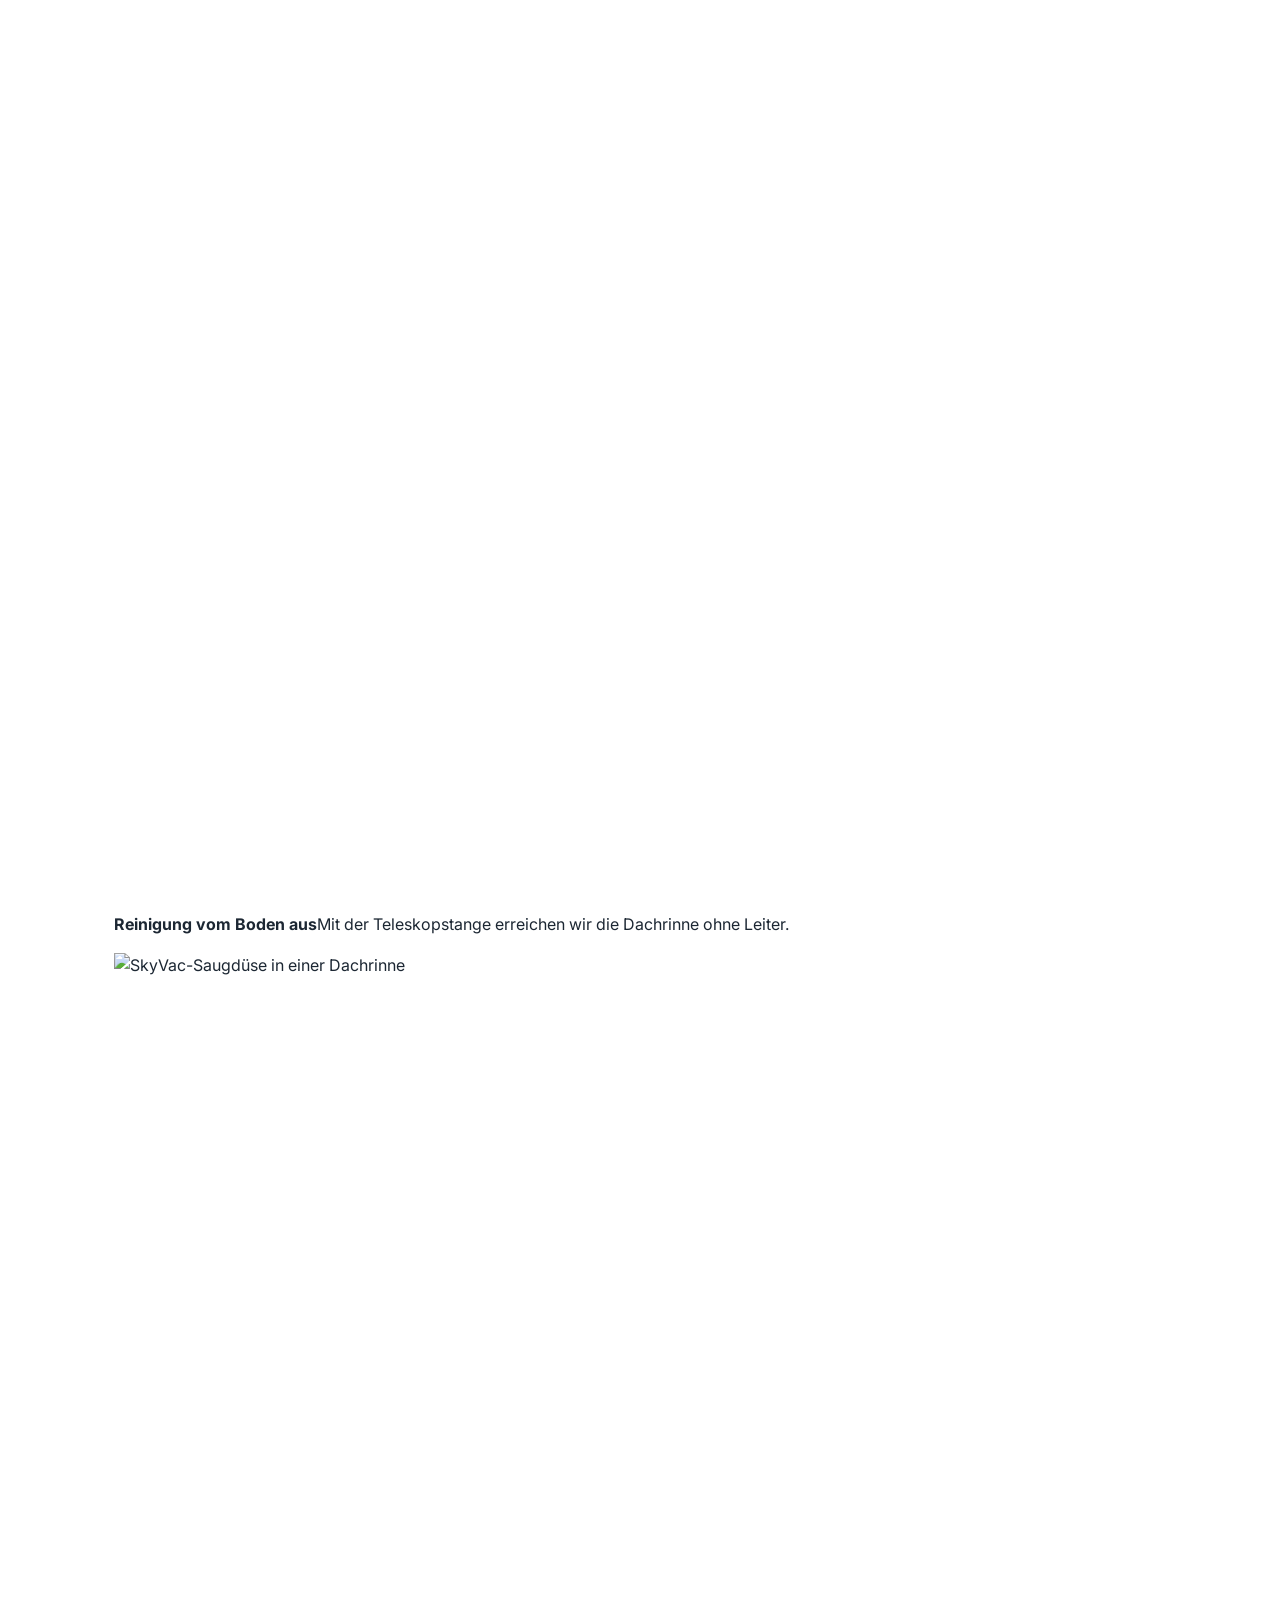
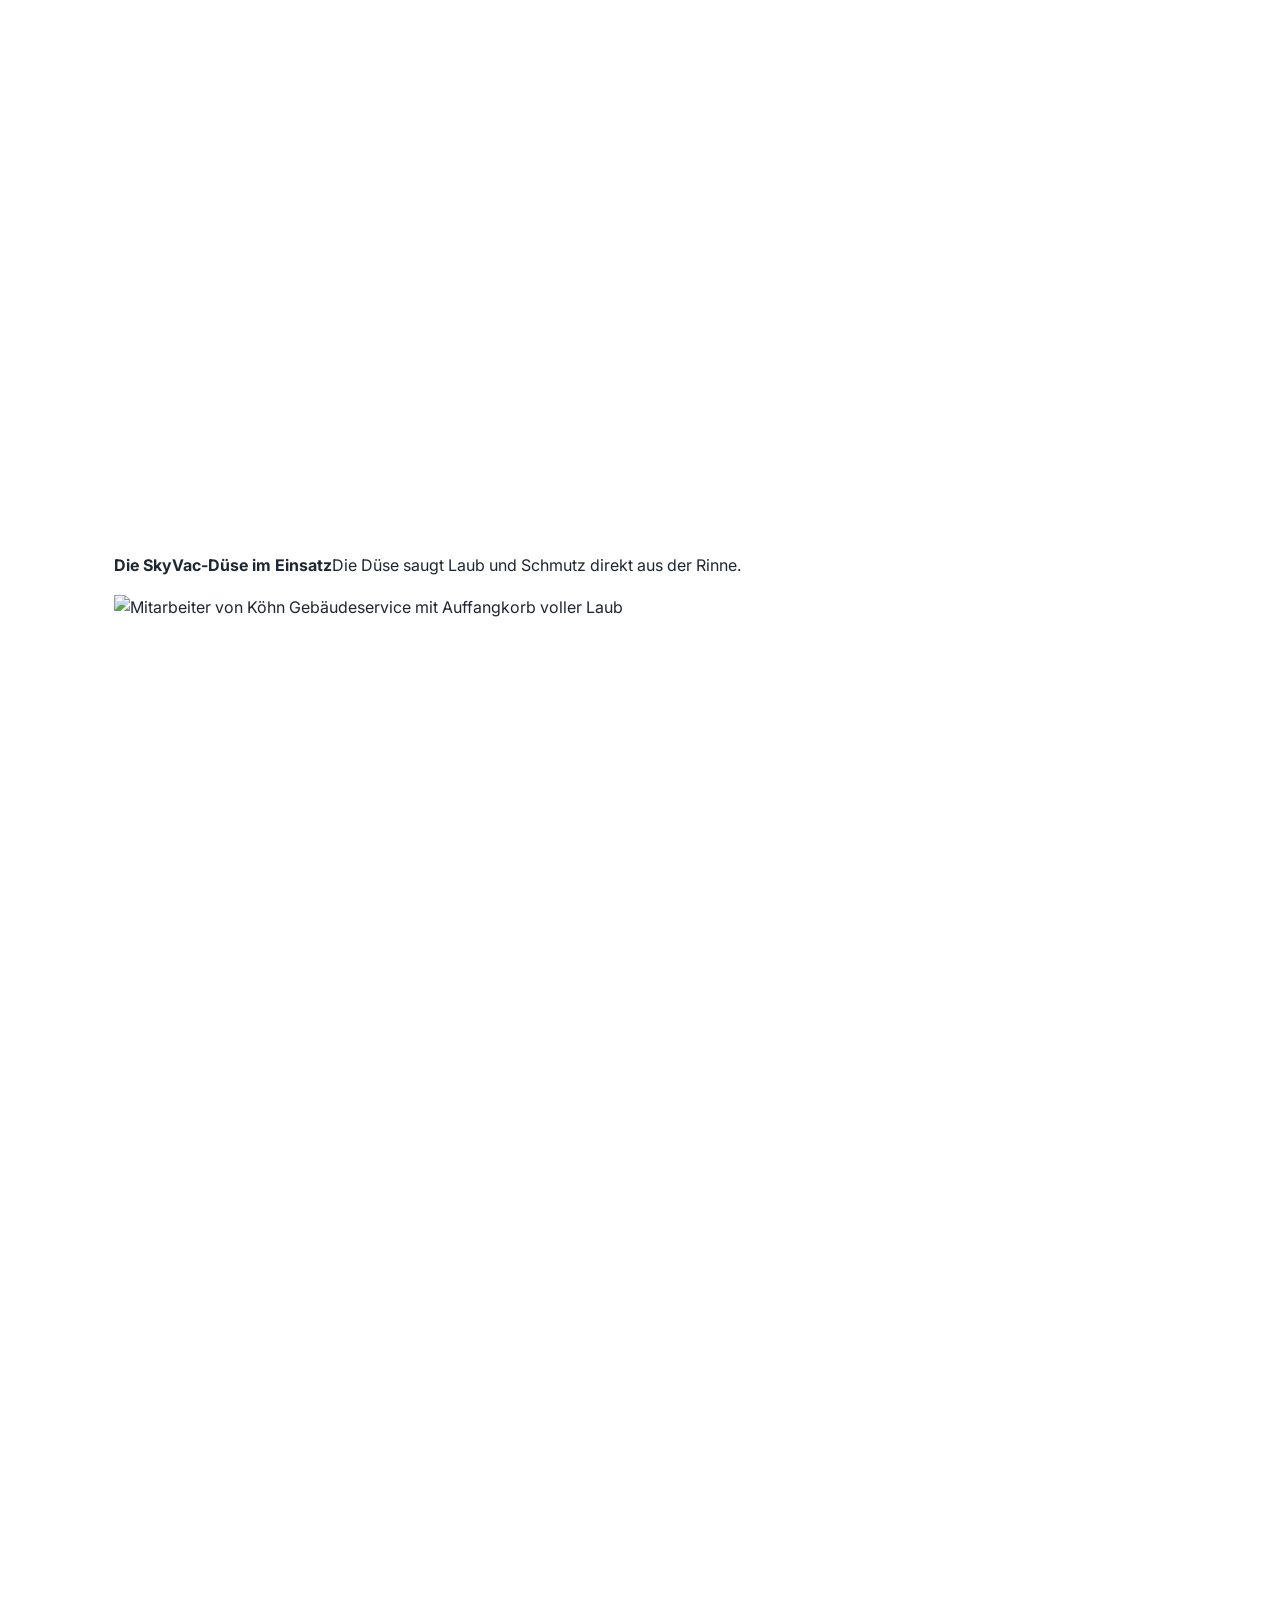
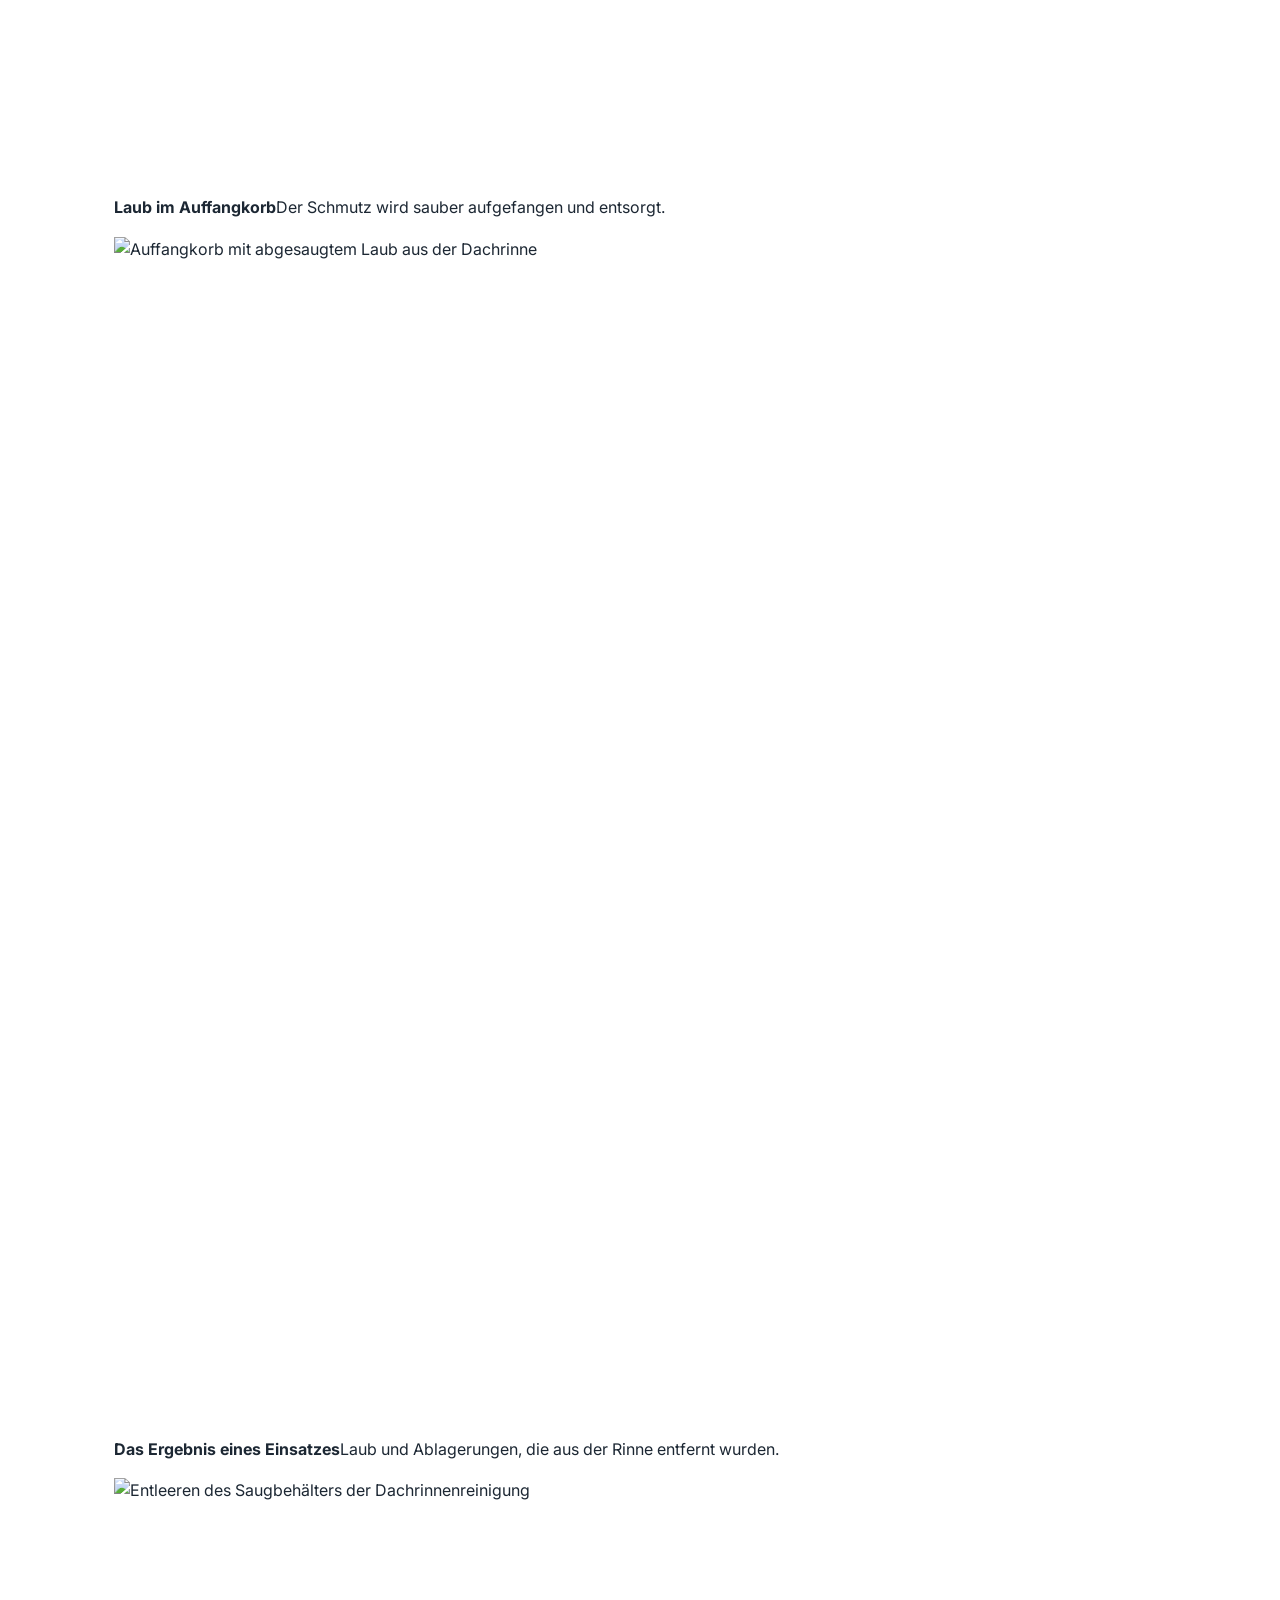
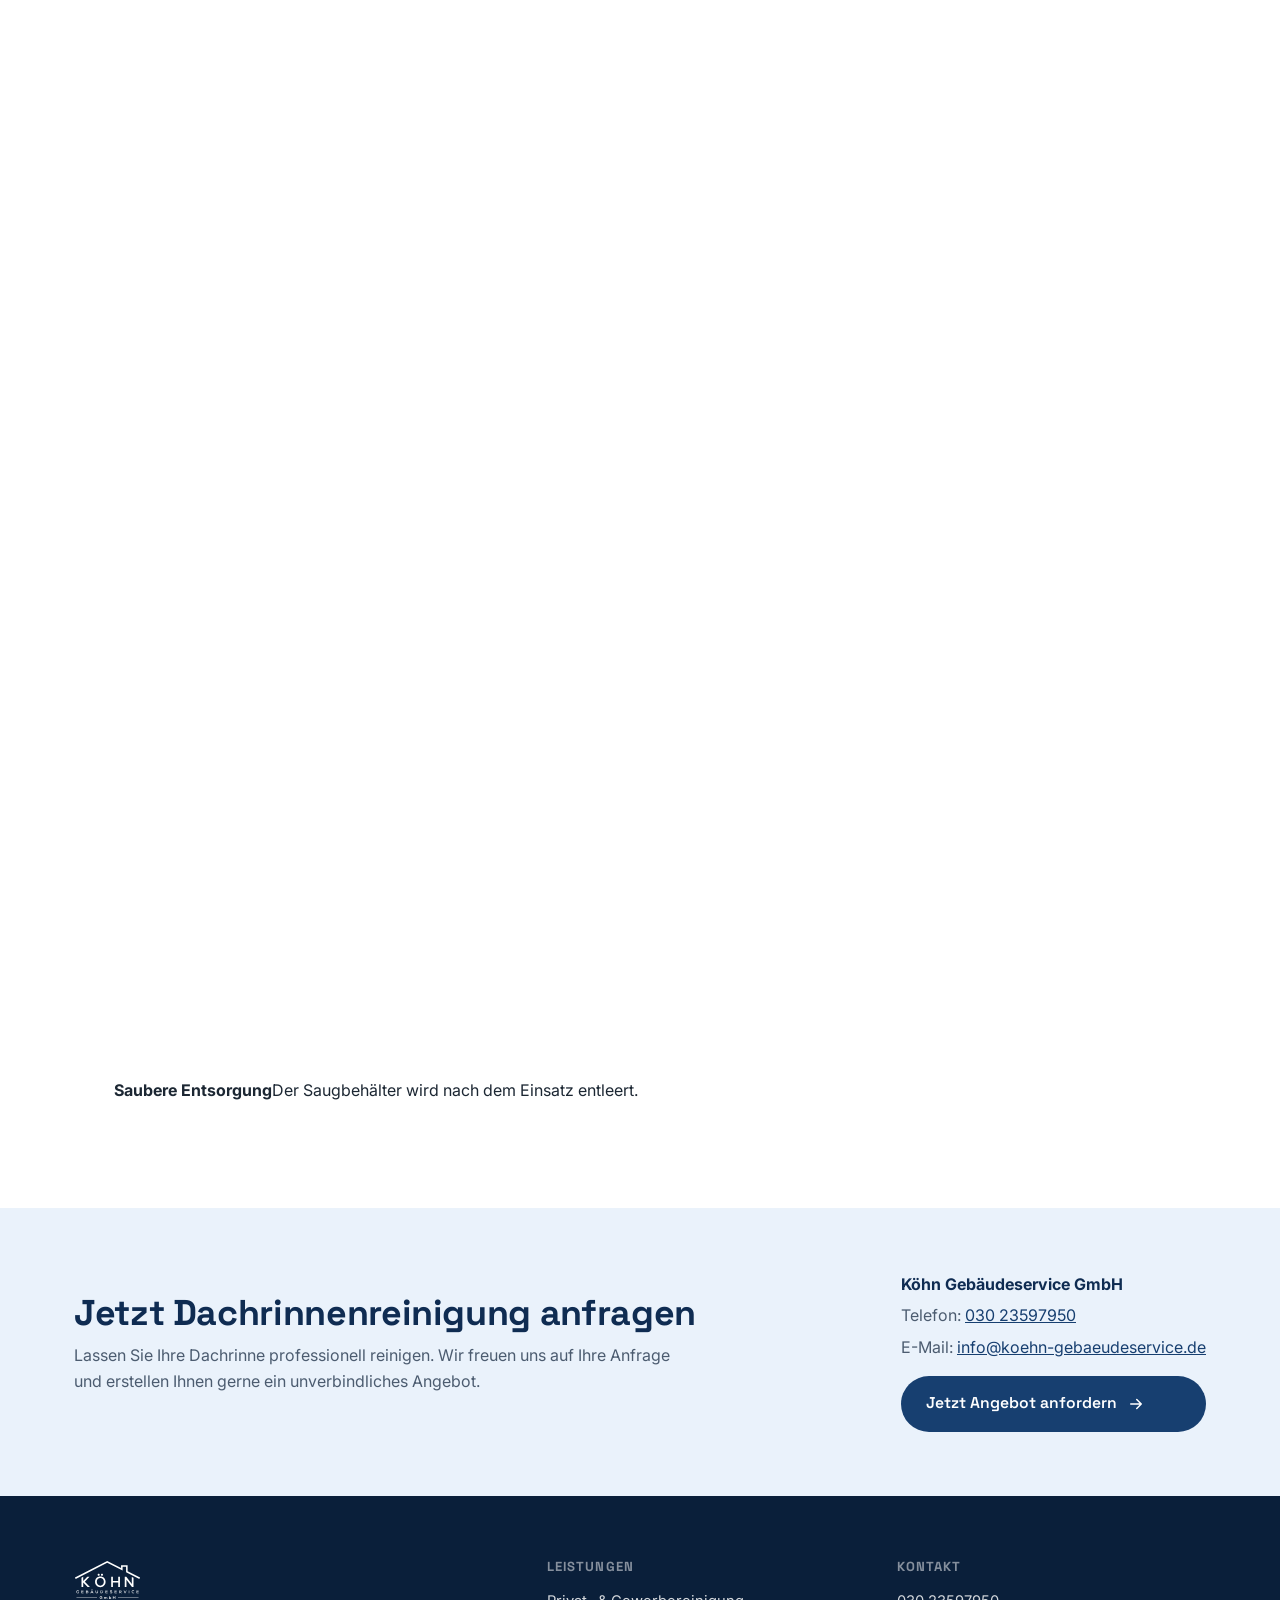
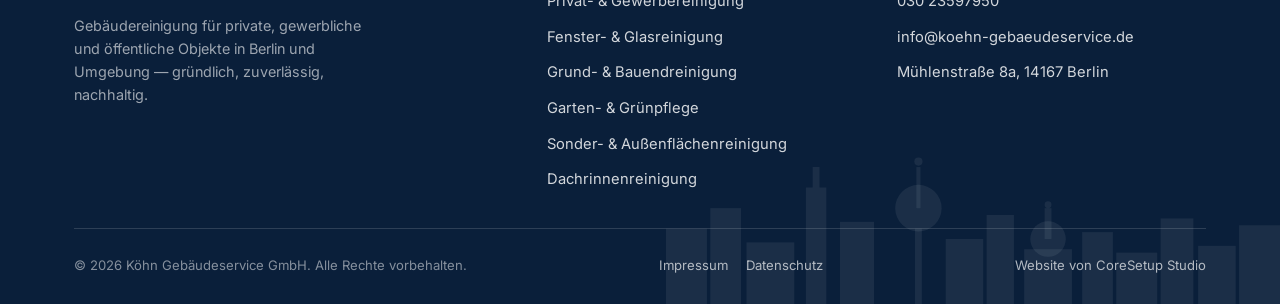
==== commit a7dca65a: "Enhance Dachrinnenreinigung page with gallery and text updates Added image gallery section with mult" ====
--- a/dachrinnenreinigung-berlin.html
+++ b/dachrinnenreinigung-berlin.html
@@ -44,6 +44,13 @@
   "serviceType": "Dachrinnenreinigung",
   "description": "Dachrinnenreinigung in Berlin mit SkyVac-Saugtechnik: Laub, Moos und Ablagerungen entfernen, bis ca. 12 m Höhe, oft ohne Gerüst. Jetzt unverbindliches Angebot anfordern.",
   "url": "https://www.koehn-gebaeudeservice.de/dachrinnenreinigung-berlin.html",
+  "image": [
+    "https://www.koehn-gebaeudeservice.de/assets/dachrinne-skyvac-einsatz.jpg",
+    "https://www.koehn-gebaeudeservice.de/assets/dachrinne-skyvac-duese.jpg",
+    "https://www.koehn-gebaeudeservice.de/assets/dachrinne-laub-auffangkorb.jpg",
+    "https://www.koehn-gebaeudeservice.de/assets/dachrinne-laub-ergebnis.jpg",
+    "https://www.koehn-gebaeudeservice.de/assets/dachrinne-entleeren.jpg"
+  ],
   "areaServed": {
     "@type": "City",
     "name": "Berlin"
@@ -205,12 +212,12 @@
         <p>Eine regelmäßige Reinigung hilft, diesen Problemen frühzeitig vorzubeugen.</p>
 
         <h2>Moderne Dachrinnenreinigung mit SkyVac</h2>
-        <p>Für unsere Arbeiten setzen wir ein leistungsfähiges SkyVac-Saugsystem mit teleskopischen Carbonstangen ein.</p>
+        <p>Für unsere Arbeiten setzen wir ein leistungsfähiges SkyVac-Saugsystem mit teleskopischen Carbonstangen ein. Ihre Vorteile:</p>
         <ul class="check-list">
-          <li><svg><use href="#icon-check"></use></svg><span>Reinigung vom Boden aus</span></li>
+          <li><svg><use href="#icon-check"></use></svg><span>Reinigung in vielen Fällen vom Boden aus</span></li>
           <li><svg><use href="#icon-check"></use></svg><span>Erreichbarkeit von Dachrinnen in bis zu ca. 12 Metern Höhe</span></li>
           <li><svg><use href="#icon-check"></use></svg><span>Gründliche Entfernung von Laub, Moos und Ablagerungen</span></li>
-          <li><svg><use href="#icon-check"></use></svg><span>Kein Gerüst erforderlich</span></li>
+          <li><svg><use href="#icon-check"></use></svg><span>Häufig kein Gerüst erforderlich</span></li>
           <li><svg><use href="#icon-check"></use></svg><span>Geeignet für private und gewerbliche Immobilien</span></li>
           <li><svg><use href="#icon-check"></use></svg><span>Einmalige Reinigung oder regelmäßige Wartungsintervalle</span></li>
         </ul>
@@ -255,6 +262,37 @@
     </div>
   </section>
 
+  <section class="section gallery" id="galerie">
+    <div class="container">
+      <div class="section-head">
+        <h2>Einblicke aus einem aktuellen Einsatz</h2>
+        <span class="section-head__tag">Dachrinnenreinigung in Berlin</span>
+      </div>
+      <div class="gallery__grid">
+        <figure class="gallery__item gallery__item--1">
+          <img src="assets/dachrinne-skyvac-einsatz.jpg" alt="Dachrinnenreinigung mit teleskopischer SkyVac-Stange vom Boden aus an einem Einfamilienhaus in Berlin" width="900" height="1200" loading="lazy">
+          <figcaption><strong>Reinigung vom Boden aus</strong><span>Mit der Teleskopstange erreichen wir die Dachrinne ohne Leiter.</span></figcaption>
+        </figure>
+        <figure class="gallery__item gallery__item--2">
+          <img src="assets/dachrinne-skyvac-duese.jpg" alt="SkyVac-Saugdüse in einer Dachrinne" width="900" height="1200" loading="lazy">
+          <figcaption><strong>Die SkyVac-Düse im Einsatz</strong><span>Die Düse saugt Laub und Schmutz direkt aus der Rinne.</span></figcaption>
+        </figure>
+        <figure class="gallery__item gallery__item--3">
+          <img src="assets/dachrinne-laub-auffangkorb.jpg" alt="Mitarbeiter von Köhn Gebäudeservice mit Auffangkorb voller Laub" width="900" height="1200" loading="lazy">
+          <figcaption><strong>Laub im Auffangkorb</strong><span>Der Schmutz wird sauber aufgefangen und entsorgt.</span></figcaption>
+        </figure>
+        <figure class="gallery__item gallery__item--4">
+          <img src="assets/dachrinne-laub-ergebnis.jpg" alt="Auffangkorb mit abgesaugtem Laub aus der Dachrinne" width="900" height="1200" loading="lazy">
+          <figcaption><strong>Das Ergebnis eines Einsatzes</strong><span>Laub und Ablagerungen, die aus der Rinne entfernt wurden.</span></figcaption>
+        </figure>
+        <figure class="gallery__item gallery__item--5">
+          <img src="assets/dachrinne-entleeren.jpg" alt="Entleeren des Saugbehälters der Dachrinnenreinigung" width="900" height="1200" loading="lazy">
+          <figcaption><strong>Saubere Entsorgung</strong><span>Der Saugbehälter wird nach dem Einsatz entleert.</span></figcaption>
+        </figure>
+      </div>
+    </div>
+  </section>
+
   <section class="leist-cta">
     <div class="container leist-cta__inner">
       <div>
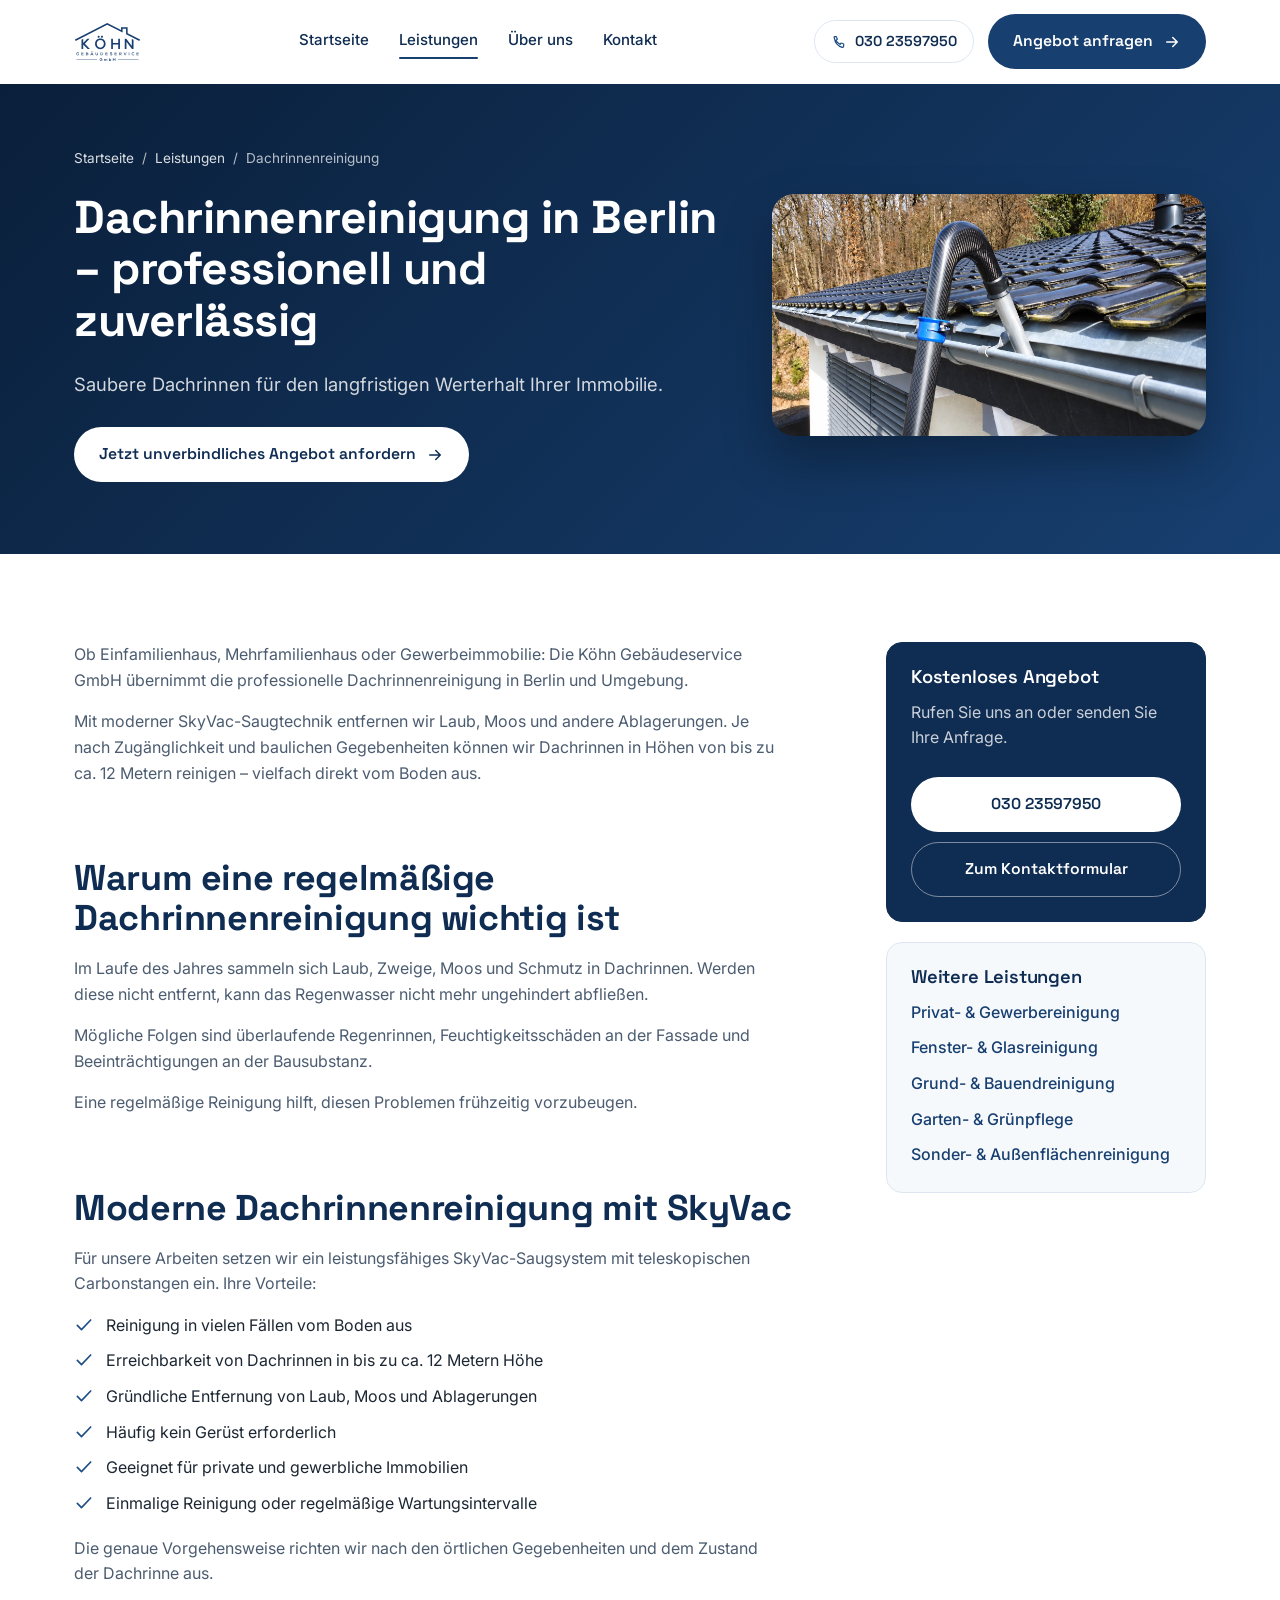
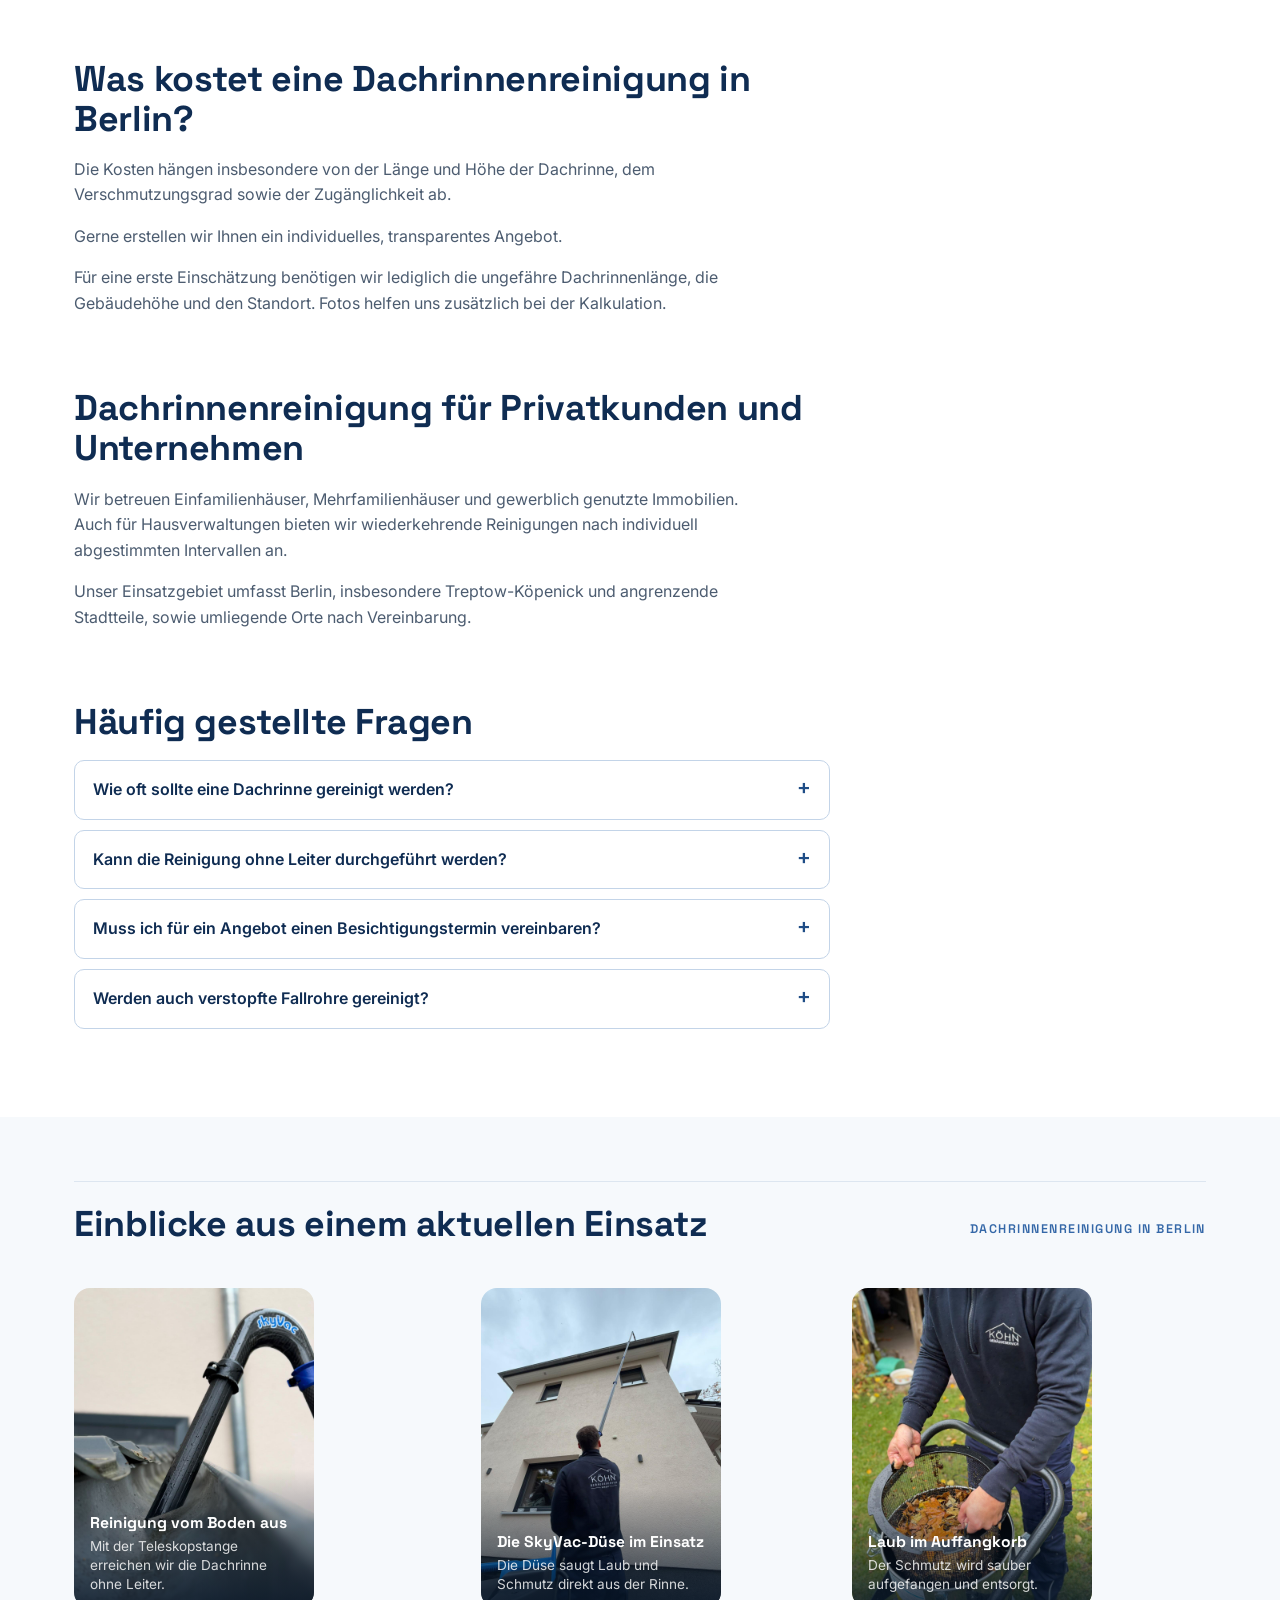
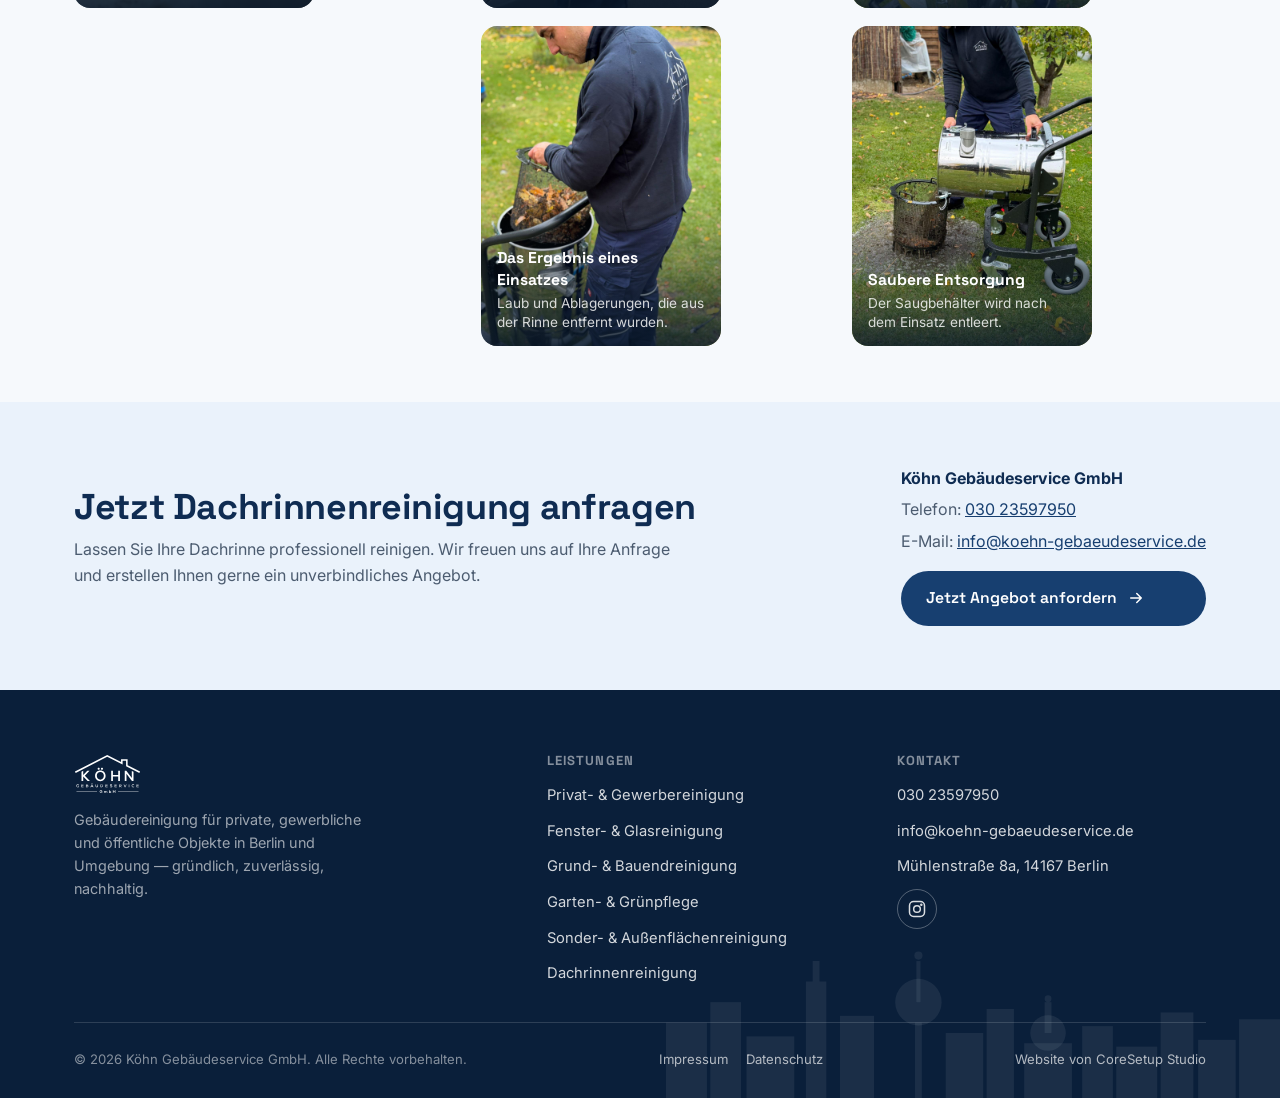
==== commit da536494: "Add Instagram link to footer" ====
--- a/dachrinnenreinigung-berlin.html
+++ b/dachrinnenreinigung-berlin.html
@@ -337,6 +337,7 @@
           <li><a href="tel:+493023597950">030 23597950</a></li>
           <li><a href="mailto:info@koehn-gebaeudeservice.de">info@koehn-gebaeudeservice.de</a></li>
           <li><a href="https://www.google.com/maps/search/?api=1&amp;query=M%C3%BChlenstra%C3%9Fe+8a+14167+Berlin" target="_blank" rel="noopener">Mühlenstraße 8a, 14167 Berlin</a></li>
+          <li><a href="https://www.instagram.com/koehn_gebeaudeservice_gmbh" class="footer-social" target="_blank" rel="noopener noreferrer me" aria-label="Köhn Gebäudeservice auf Instagram" title="Instagram"><svg viewBox="0 0 24 24" width="20" height="20" fill="none" stroke="currentColor" stroke-width="1.8" stroke-linecap="round" stroke-linejoin="round" aria-hidden="true"><rect x="3" y="3" width="18" height="18" rx="5"></rect><circle cx="12" cy="12" r="4"></circle><circle cx="17.2" cy="6.8" r="0.6" fill="currentColor"></circle></svg></a></li>
         </ul>
       </div>
     </div>
--- a/styles.css
+++ b/styles.css
@@ -767,3 +767,211 @@
   .page-hero{ padding:44px 0 52px; }
 }
 .page-hero .btn, .leist-cta .btn{ white-space:normal; text-align:left; }
+
+/* ============================================================
+   Köhn Gebäudeservice GmbH — leistungen.css
+   Zusatz-Styles für die Leistungs-Unterseiten (nach styles.css laden)
+   ============================================================ */
+
+.breadcrumb{ display:flex; flex-wrap:wrap; gap:8px; font-size:0.85rem; margin-bottom:22px; color:rgba(255,255,255,0.7); }
+.breadcrumb a{ color:rgba(255,255,255,0.85); }
+.breadcrumb a:hover{ color:#fff; text-decoration:underline; }
+
+.page-hero{ background:linear-gradient(135deg, var(--navy-900), var(--navy-700)); color:#fff; padding:64px 0 72px; }
+.page-hero__inner > *{ min-width:0; }
+.page-hero__inner{ display:grid; grid-template-columns:1.2fr 0.8fr; gap:48px; align-items:center; }
+.page-hero h1{ color:#fff; font-size:clamp(1.9rem, 3.6vw, 2.9rem); }
+.page-hero__lead{ color:rgba(255,255,255,0.82); font-size:1.15rem; margin-bottom:28px; }
+.page-hero__figure img{ width:100%; height:auto; max-height:360px; object-fit:cover; border-radius:var(--radius-lg); box-shadow:0 24px 50px rgba(0,0,0,0.3); }
+
+.prose-layout{ display:grid; grid-template-columns:minmax(0,1fr) 320px; gap:56px; align-items:start; }
+.prose h2{ margin-top:2em; }
+.prose h2:first-child{ margin-top:0; }
+.prose p{ max-width:70ch; }
+
+.check-list{ list-style:none; margin:0 0 1.2em; padding:0; display:grid; gap:10px; }
+.check-list li{ display:flex; gap:12px; align-items:flex-start; color:var(--ink); }
+.check-list svg{ width:20px; height:20px; flex:none; margin-top:2px; color:var(--navy-600); }
+
+.faq{ display:grid; gap:10px; }
+.faq__item{ border:1px solid var(--line-strong); border-radius:var(--radius-sm); background:#fff; }
+.faq__item summary{ cursor:pointer; padding:16px 18px; font-weight:600; color:var(--navy-800); list-style:none; }
+.faq__item summary::-webkit-details-marker{ display:none; }
+.faq__item summary::after{ content:"+"; float:right; font-size:1.3rem; line-height:1; color:var(--navy-600); }
+.faq__item[open] summary::after{ content:"\2212"; }
+.faq__item p{ padding:0 18px 16px; margin:0; }
+
+.side{ position:sticky; top:96px; display:grid; gap:20px; }
+.side__card{ border:1px solid var(--line); border-radius:var(--radius-md); padding:24px; background:var(--off); }
+.side__card h3{ margin-bottom:12px; }
+.side__card--cta{ background:var(--navy-800); border-color:var(--navy-800); }
+.side__card--cta h3{ color:#fff; }
+.side__card--cta p{ color:rgba(255,255,255,0.78); }
+.side__card--cta .btn{ width:100%; justify-content:center; margin-top:10px; }
+.btn-outline-light{ background:transparent; border-color:rgba(255,255,255,0.45); color:#fff; }
+.btn-outline-light:hover{ background:rgba(255,255,255,0.12); }
+.side__list{ list-style:none; margin:0; padding:0; display:grid; gap:10px; }
+.side__list a{ color:var(--navy-700); font-weight:500; }
+.side__list a:hover{ text-decoration:underline; }
+
+.leist-cta{ background:var(--sky-100) !important; background-image:none !important; padding:64px 0; }
+.leist-cta__inner{ display:flex; gap:40px; align-items:center; justify-content:space-between; flex-wrap:wrap; }
+.leist-cta h2{ margin-bottom:10px; }
+.leist-cta__contact{ display:grid; gap:6px; color:var(--ink-soft); }
+.leist-cta__contact strong{ color:var(--navy-800); }
+.leist-cta__contact a:not(.btn){ color:var(--navy-700); text-decoration:underline; }
+.leist-cta__contact .btn{ margin-top:10px; background:var(--navy-700); color:#fff; }
+.leist-cta__contact .btn:hover{ background:var(--navy-800); }
+
+@media (max-width:960px){
+  .page-hero__inner, .prose-layout{ grid-template-columns:minmax(0,1fr); gap:36px; }
+  .side{ position:static; }
+}
+@media (max-width:560px){
+  .page-hero{ padding:44px 0 52px; }
+}
+.page-hero .btn, .leist-cta .btn{ white-space:normal; text-align:left; }
+
+/* Foto-Galerie (Dachrinnenreinigung) */
+.gallery{ background:var(--off); }
+.gallery__grid{ display:grid; grid-template-columns:1.1fr 1fr 1fr; grid-template-rows:auto auto; gap:18px; }
+.gallery__item{ margin:0; position:relative; overflow:hidden; border-radius:var(--radius-md); background:var(--navy-900); }
+.gallery__item img{ width:100%; height:100%; object-fit:cover; aspect-ratio:3/4; transition:transform 0.5s var(--ease-out); }
+.gallery__item:hover img{ transform:scale(1.03); }
+.gallery__item--1{ grid-row:span 2; }
+.gallery__item figcaption{ position:absolute; left:0; right:0; bottom:0; padding:44px 16px 14px; color:#fff; display:grid; gap:2px; font-size:0.85rem; line-height:1.4; background:linear-gradient(to top, rgba(8,22,39,0.85), rgba(8,22,39,0)); }
+.gallery__item figcaption strong{ font-family:var(--font-display); font-size:0.98rem; }
+.gallery__item figcaption span{ color:rgba(255,255,255,0.82); }
+@media (max-width:960px){
+  .gallery__grid{ grid-template-columns:1fr 1fr; }
+  .gallery__item--1{ grid-row:auto; grid-column:span 2; }
+  .gallery__item--1 img{ aspect-ratio:4/3; object-position:50% 30%; }
+}
+@media (max-width:560px){
+  .gallery__grid{ gap:12px; }
+  .gallery__item figcaption{ padding:32px 10px 10px; font-size:0.78rem; }
+  .gallery__item figcaption span{ display:none; }
+}
+
+/* ============================================================
+   Köhn Gebäudeservice GmbH — leistungen.css
+   Zusatz-Styles für die Leistungs-Unterseiten (nach styles.css laden)
+   ============================================================ */
+
+.breadcrumb{ display:flex; flex-wrap:wrap; gap:8px; font-size:0.85rem; margin-bottom:22px; color:rgba(255,255,255,0.7); }
+.breadcrumb a{ color:rgba(255,255,255,0.85); }
+.breadcrumb a:hover{ color:#fff; text-decoration:underline; }
+
+.page-hero{ background:linear-gradient(135deg, var(--navy-900), var(--navy-700)); color:#fff; padding:64px 0 72px; }
+.page-hero__inner > *{ min-width:0; }
+.page-hero__inner{ display:grid; grid-template-columns:1.2fr 0.8fr; gap:48px; align-items:center; }
+.page-hero h1{ color:#fff; font-size:clamp(1.9rem, 3.6vw, 2.9rem); }
+.page-hero__lead{ color:rgba(255,255,255,0.82); font-size:1.15rem; margin-bottom:28px; }
+.page-hero__figure img{ width:100%; height:auto; max-height:360px; object-fit:cover; border-radius:var(--radius-lg); box-shadow:0 24px 50px rgba(0,0,0,0.3); }
+
+.prose-layout{ display:grid; grid-template-columns:minmax(0,1fr) 320px; gap:56px; align-items:start; }
+.prose h2{ margin-top:2em; }
+.prose h2:first-child{ margin-top:0; }
+.prose p{ max-width:70ch; }
+
+.check-list{ list-style:none; margin:0 0 1.2em; padding:0; display:grid; gap:10px; }
+.check-list li{ display:flex; gap:12px; align-items:flex-start; color:var(--ink); }
+.check-list svg{ width:20px; height:20px; flex:none; margin-top:2px; color:var(--navy-600); }
+
+.faq{ display:grid; gap:10px; }
+.faq__item{ border:1px solid var(--line-strong); border-radius:var(--radius-sm); background:#fff; }
+.faq__item summary{ cursor:pointer; padding:16px 18px; font-weight:600; color:var(--navy-800); list-style:none; }
+.faq__item summary::-webkit-details-marker{ display:none; }
+.faq__item summary::after{ content:"+"; float:right; font-size:1.3rem; line-height:1; color:var(--navy-600); }
+.faq__item[open] summary::after{ content:"\2212"; }
+.faq__item p{ padding:0 18px 16px; margin:0; }
+
+.side{ position:sticky; top:96px; display:grid; gap:20px; }
+.side__card{ border:1px solid var(--line); border-radius:var(--radius-md); padding:24px; background:var(--off); }
+.side__card h3{ margin-bottom:12px; }
+.side__card--cta{ background:var(--navy-800); border-color:var(--navy-800); }
+.side__card--cta h3{ color:#fff; }
+.side__card--cta p{ color:rgba(255,255,255,0.78); }
+.side__card--cta .btn{ width:100%; justify-content:center; margin-top:10px; }
+.btn-outline-light{ background:transparent; border-color:rgba(255,255,255,0.45); color:#fff; }
+.btn-outline-light:hover{ background:rgba(255,255,255,0.12); }
+.side__list{ list-style:none; margin:0; padding:0; display:grid; gap:10px; }
+.side__list a{ color:var(--navy-700); font-weight:500; }
+.side__list a:hover{ text-decoration:underline; }
+
+.leist-cta{ background:var(--sky-100) !important; background-image:none !important; padding:64px 0; }
+.leist-cta__inner{ display:flex; gap:40px; align-items:center; justify-content:space-between; flex-wrap:wrap; }
+.leist-cta h2{ margin-bottom:10px; }
+.leist-cta__contact{ display:grid; gap:6px; color:var(--ink-soft); }
+.leist-cta__contact strong{ color:var(--navy-800); }
+.leist-cta__contact a:not(.btn){ color:var(--navy-700); text-decoration:underline; }
+.leist-cta__contact .btn{ margin-top:10px; background:var(--navy-700); color:#fff; }
+.leist-cta__contact .btn:hover{ background:var(--navy-800); }
+
+@media (max-width:960px){
+  .page-hero__inner, .prose-layout{ grid-template-columns:minmax(0,1fr); gap:36px; }
+  .side{ position:static; }
+}
+@media (max-width:560px){
+  .page-hero{ padding:44px 0 52px; }
+}
+.page-hero .btn, .leist-cta .btn{ white-space:normal; text-align:left; }
+
+/* Foto-Galerie (Dachrinnenreinigung): Slider + Lightbox */
+.gallery{ background:var(--off); padding:64px 0 56px; }
+.gallery__head{ display:flex; align-items:flex-end; justify-content:space-between; gap:24px; margin-bottom:24px; }
+.gallery__head h2{ margin-bottom:6px; font-size:clamp(1.4rem, 2.2vw, 1.8rem); }
+.gallery__sub{ margin:0; font-size:0.9rem; }
+.gallery__nav{ display:flex; gap:8px; flex:none; }
+.gallery__arrow{ width:44px; height:44px; border-radius:50%; border:1px solid var(--line-strong); background:#fff; color:var(--navy-800); display:grid; place-items:center; cursor:pointer; transition:background-color 0.2s, border-color 0.2s, opacity 0.2s; }
+.gallery__arrow:hover:not(:disabled){ background:var(--sky-100); border-color:var(--navy-600); }
+.gallery__arrow:disabled{ opacity:0.35; cursor:default; }
+
+.gallery__viewport{ padding-left:max(24px, calc((100vw - var(--container)) / 2 + 24px)); }
+.gallery__track{ display:flex; gap:16px; overflow-x:auto; scroll-snap-type:x mandatory; scroll-padding-left:0; padding:4px 16px 8px 0; scrollbar-width:none; cursor:grab; outline-offset:4px; }
+.gallery__track::-webkit-scrollbar{ display:none; }
+.gallery__track.is-dragging{ cursor:grabbing; scroll-snap-type:none; }
+.gallery__track.is-dragging .gallery__item{ pointer-events:none; }
+
+.gallery__item{ position:relative; flex:none; width:clamp(170px, 19vw, 240px); aspect-ratio:3/4; padding:0; border:0; border-radius:var(--radius-md); overflow:hidden; background:var(--navy-900); scroll-snap-align:start; cursor:zoom-in; font:inherit; }
+.gallery__item img{ width:100%; height:100%; object-fit:cover; user-select:none; -webkit-user-drag:none; transition:transform 0.5s var(--ease-out); }
+.gallery__item:hover img{ transform:scale(1.05); }
+.gallery__cap{ position:absolute; left:0; right:0; bottom:0; padding:34px 12px 10px; text-align:left; color:#fff; font-family:var(--font-display); font-weight:600; font-size:0.88rem; line-height:1.3; background:linear-gradient(to top, rgba(8,22,39,0.85), rgba(8,22,39,0)); }
+
+.lightbox{ border:0; padding:0; background:transparent; max-width:none; max-height:none; width:100vw; height:100vh; color:#fff; }
+.lightbox[open]{ display:grid; grid-template-columns:auto minmax(0,1fr) auto; align-items:center; gap:12px; padding:20px; }
+.lightbox::backdrop{ background:rgba(8,22,39,0.92); }
+.lightbox__figure{ margin:0; display:grid; gap:12px; justify-items:center; min-width:0; }
+.lightbox__figure img{ max-width:100%; max-height:78vh; width:auto; height:auto; border-radius:var(--radius-sm); object-fit:contain; }
+.lightbox__figure figcaption{ font-size:0.95rem; color:rgba(255,255,255,0.85); text-align:center; max-width:60ch; }
+.lightbox__arrow, .lightbox__close{ background:rgba(255,255,255,0.12); border:0; color:#fff; width:46px; height:46px; border-radius:50%; display:grid; place-items:center; cursor:pointer; font-size:1.8rem; line-height:1; transition:background-color 0.2s; }
+.lightbox__arrow:hover, .lightbox__close:hover{ background:rgba(255,255,255,0.25); }
+.lightbox__close{ position:absolute; top:16px; right:16px; z-index:2; }
+
+@media (max-width:760px){
+  .gallery{ padding:48px 0 40px; }
+  .gallery__head{ align-items:flex-start; }
+  .gallery__nav{ display:none; }
+  .gallery__viewport{ padding-left:24px; }
+  .gallery__item{ width:42vw; }
+  .lightbox[open]{ grid-template-columns:minmax(0,1fr); padding:12px; }
+  .lightbox__arrow{ position:absolute; bottom:18px; z-index:2; }
+  .lightbox__arrow--prev{ left:calc(50% - 56px); }
+  .lightbox__arrow--next{ left:calc(50% + 10px); }
+  .lightbox__figure img{ max-height:70vh; }
+}
+
+/* Leistungs-Kacheln: ganze Kachel anklickbar */
+.service{ position:relative; transition:background-color 0.25s, box-shadow 0.25s, transform 0.25s; }
+.service h3 a{ color:inherit; text-decoration:none; }
+.service h3 a::after{ content:""; position:absolute; inset:0; z-index:1; }
+.service::before{ content:"\2192"; position:absolute; top:18px; right:18px; width:34px; height:34px; border-radius:50%; display:grid; place-items:center; background:var(--sky-100); color:var(--navy-700); font-size:1rem; line-height:1; transition:background-color 0.25s, color 0.25s, transform 0.25s; }
+.service:hover{ background:var(--off); box-shadow:0 10px 30px rgba(10,31,58,0.10); }
+.service:hover::before{ background:var(--navy-700); color:#fff; transform:translateX(3px); }
+.service:hover h3 a{ color:var(--navy-600); }
+.service:has(a:focus-visible){ outline:2px solid var(--navy-600); outline-offset:3px; }
+.service h3 a:focus-visible{ outline:none; }
+
+/* Instagram-Symbol im Footer */
+.footer-col a.footer-social{ display:inline-grid; place-items:center; width:40px; height:40px; border-radius:50%; border:1px solid rgba(255,255,255,0.3); color:rgba(255,255,255,0.85); transition:background-color 0.2s, color 0.2s, border-color 0.2s; }
+.footer-col a.footer-social:hover{ background:#fff; color:var(--navy-800); border-color:#fff; }
